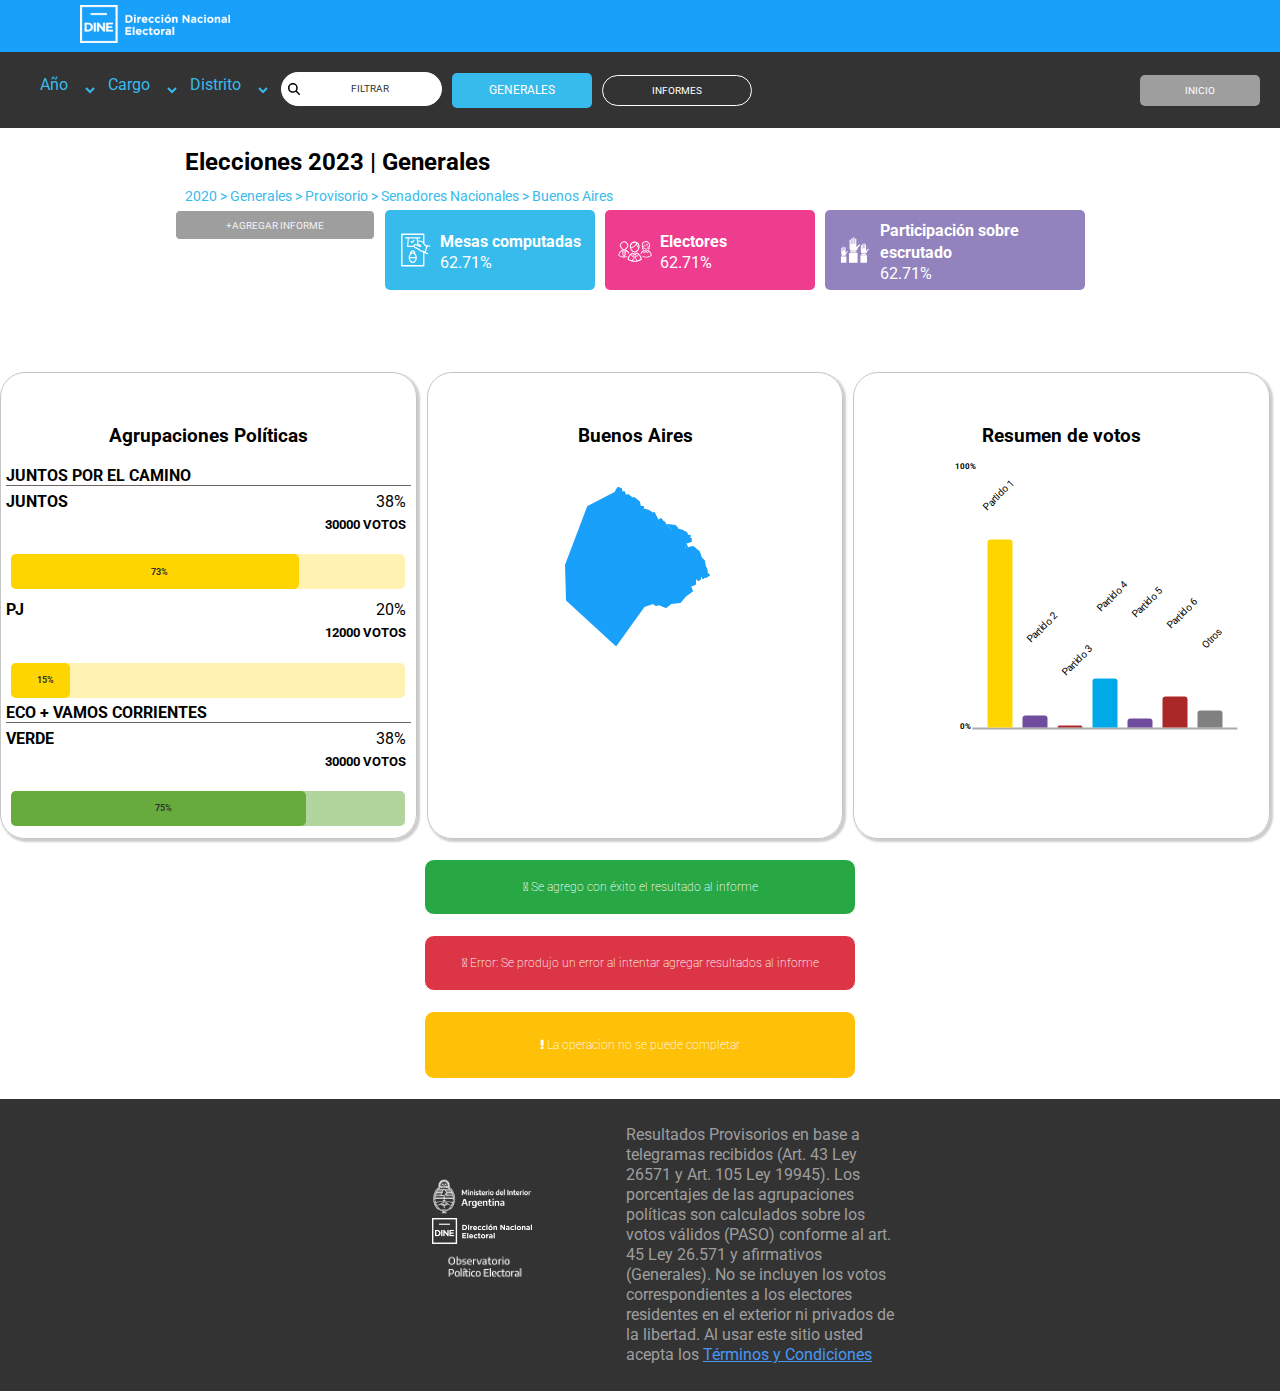
==== generales.html @ 6fac0d6b "generales" ====
<!DOCTYPE html>
<html lang="es">

<head>
    <meta charset="UTF-8" />
    <meta name="viewport" content="width=device-width, initial-scale=1.0" />
    <title>Sistema de Publicación de Resultados Electorales</title>
    <link rel="stylesheet" href="https://cdnjs.cloudflare.com/ajax/libs/font-awesome/4.7.0/css/font-awesome.min.css">
    <link rel="shortcut icon" type="image/png" href="img/icons/favicon-16x16.png">
    <!-- Estilos CSS -->
    <link rel="stylesheet" href="css/common.css" />
    <link rel="stylesheet" href="css/pages/generales.css">

</head>

<body>
    <header>
        <!--Barra de logo portal-->
        <div class="header-page">
            <a href="index.html">
                <img src="img/Logo_DINE_negativo.png" alt="logo" class="logo">
            </a>
        </div>
        <!--Barra de menú principal-->
        <div class="submenu">
                <ul>
                    <div class="left">
                        <li>
                            <label for="year">Año</label>
                            <select name="año" id="year" name="year">
                                <!-- <option value="1">2023</option>
                                <option value="2">2022</option>
                                <option value="3">2021</option>
                                <option value="4">2020</option> -->
                            </select>
                        </li>
                        <li>
                            <label for="cargo">Cargo</label>
                            <select name="cargo" id="cargo">
                                <!-- <option value="1">Presidente</option>
                                <option value="2">Vicepresidente</option>
                                <option value="3">Diputado</option>
                                <option value="4">Senador</option> -->
                            </select>

                        </li>
                        <li>
                            <label for="provincias">Distrito</label>
                            <select id="provincias" name="provincias">
                                <!-- <option value="1">Buenos Aires</option>
                                <option value="2">Ciudad Autónoma de Buenos Aires</option>
                                <option value="3">Catamarca</option>
                                <option value="4">Chaco</option>
                                <option value="5">Chubut</option>
                                <option value="6">Córdoba</option>
                                <option value="7">Corrientes</option>
                                <option value="8">Entre Ríos</option>
                                <option value="9">Formosa</option>
                                <option value="10">Jujuy</option>http://127.0.0.1:5500/paso.html
                                <option value="11">La Pampa</option>
                                <option value="12">La Rioja</option>
                                <option value="13">Mendoza</option>
                                <option value="14">Misiones</option>
                                <option value="15">Neuquén</option>
                                <option value="16">Río Negro</option>
                                <option value="17">Salta</option>
                                <option value="18">San Juan</option>
                                <option value="19">San Luis</option>
                                <option value="20">Santa Cruz</option>
                                <option value="21">Santa Fe</option>
                                <option value="22">Santiago del Estero</option>
                                <option value="23">Tierra del Fuego, Antártida e Islas del Atlántico Sur</option>
                                <option value="24">Tucumán</option> -->
                            </select>
                        </li>

                        <li class="filtrar"><svg xmlns="http://www.w3.org/2000/svg" viewBox="0 0 512 512" style="width: 12px">
                            <path
                                d="M416 208c0 45.9-14.9 88.3-40 122.7L502.6 457.4c12.5 12.5 12.5 32.8 0 45.3s-32.8 12.5-45.3 0L330.7 376c-34.4 25.2-76.8 40-122.7 40C93.1 416 0 322.9 0 208S93.1 0 208 0S416 93.1 416 208zM208 352a144 144 0 1 0 0-288 144 144 0 1 0 0 288z" />
                        </svg><p>Filtrar</p></li>
                        <li class="activeGenerales"><a href="generales.html">Generales</a></li>
                        <li><a class="active" href="informes.html" class="active">Informes</a></li>
                    </div>
                </ul>

                <div class="right">
                    <li class="inicio"><a href="index.html">Inicio</a></li>
                </div>
                    
            
        </div>
    </header>
    <!-- Contenido principal de la página -->
    <main>
        <section id="sec-titulo">
            <!--Seccion para agregar una palicula favorita por codigo-->
            <div class="elecciones">
                <h2>Elecciones 2023 | Generales</h2>
                <p class="texto-path">2020 > Generales > Provisorio > Senadores Nacionales > Buenos Aires</p>
            </div>

            <div class="container">
                <button>+Agregar informe</button>


                <div class="mesas">
                    <svg version="1.1" id="Capa_1" xmlns="http://www.w3.org/2000/svg"
                        xmlns:xlink="http://www.w3.org/1999/xlink" x="0px" y="0px" width="841.889px" height="595.281px"
                        viewBox="0 0 841.889 595.281" enable-background="new 0 0 841.889 595.281" xml:space="preserve"
                        class="v-icon__component theme--light" style="font-size: 50px; height: 50px; width: 50px;">
                        <g>
                            <path fill="#FFFFFF"
                                d="M671.434,227.503l-43.614-14.145c-2.358-1.179-4.716-1.179-8.252,1.179
                                                        c-2.357,1.179-4.715,3.536-4.715,5.894l-1.179,3.536c-9.431-8.251-22.396-20.039-34.185-35.363V31.827
                                                        c0-7.072-5.894-11.788-11.788-11.788H198.746c-7.073,0-11.788,5.895-11.788,11.788v530.448c0,7.072,4.715,11.787,11.788,11.787
                                                        h368.955c7.073,0,11.788-4.715,11.788-11.787V348.917c1.179,2.357,3.536,3.536,4.715,4.716l44.794,14.145c1.179,0,2.357,0,3.536,0
                                                        c4.715,0,8.251-2.357,9.43-7.072s-1.179-10.609-5.894-12.967l0,0l-34.185-11.787l30.648-102.554l34.185,10.608l0,0
                                                        c4.715,1.179,10.608-1.179,12.966-7.072C679.685,234.576,676.149,228.682,671.434,227.503z M555.914,550.487H210.533V43.615
                                                        h345.381v113.162c-29.47-25.934-77.799-21.218-83.693-20.039l-3.536-34.185h35.363c5.894,0,10.609-4.715,10.609-10.609
                                                        c0-5.894-4.716-10.608-10.609-10.608H262.4c-4.715,2.357-9.43,7.072-9.43,12.966c0,5.895,4.715,10.609,10.608,10.609h35.363
                                                        l-11.787,132.022c0,2.357,1.179,5.894,2.357,8.251c2.357,2.358,4.715,3.537,7.072,3.537h103.731
                                                        c5.895,9.43,15.324,12.966,16.503,14.145c0,0,29.47,15.324,51.866,24.755c12.967,5.894,15.324,9.43,20.039,14.145
                                                        c2.357,3.537,5.894,7.073,10.609,10.609c14.146,12.967,34.185,14.146,40.078,15.324l17.682,4.715L555.914,550.487z
                                                        M456.897,203.927l-8.251-3.536c-1.179-1.179-17.682-8.251-31.827-3.536c-8.251,2.357-14.145,8.251-18.86,17.682
                                                        c-2.357,4.715-3.536,8.251-3.536,12.967h-87.229l10.608-122.593h130.844L456.897,203.927z M585.383,319.448l-42.436-11.788
                                                        c-1.179,0-2.357,0-3.536,0c0,0-17.682,0-28.291-9.431c-3.536-3.536-5.894-7.072-8.251-9.43
                                                        c-5.894-7.073-11.788-12.967-27.112-20.039c-22.396-9.431-50.687-24.755-51.865-24.755c0,0-7.073-3.536-9.431-9.43
                                                        c-1.179-3.536-1.179-7.072,1.179-10.609c2.357-4.715,4.716-5.894,7.073-7.072c5.894-2.357,14.145,1.179,17.682,2.357l62.475,25.933
                                                        c4.715,1.18,15.324,4.716,22.396-2.357c4.715-4.715,3.536-11.787-2.357-21.218c-10.609-16.503-29.469-20.039-37.721-20.039
                                                        c-1.179,0-2.357,0-2.357,0c-1.179,0-2.357,0-3.536,0l0,0l-4.716-36.542l-1.179-8.251c0,0,0,0,1.179,0
                                                        c0,0,56.581-8.252,76.621,24.754c15.323,25.933,38.899,50.688,56.58,62.475L585.383,319.448z">
                            </path>
                            <path fill="#FFFFFF" d="M368.49,179.174c2.357,1.179,3.536,2.357,5.894,2.357l0,0l0,0c3.536,0,5.895-1.179,8.252-3.536
                                                        l29.469-35.363c3.536-4.715,2.357-10.609-1.179-14.146c-2.357-1.179-4.715-2.357-7.072-2.357c-2.358,0-4.716,1.179-7.073,3.536
                                                        l-12.966,15.324l-9.431,11.788l-5.894-4.716l-4.715-3.536c-4.716-3.536-10.609-2.357-14.146,2.357
                                                        c-3.536,4.716-2.357,10.609,2.357,14.146L368.49,179.174z">
                            </path>
                            <path fill="#FFFFFF"
                                d="M427.428,359.526c0-2.357,0-3.536,0-5.894c0,0,0,0,0-1.18l0,0l0,0c0-28.29-20.039-50.688-44.793-50.688
                                                        c-24.755,0-44.794,22.397-44.794,50.688l0,0l0,0c0,2.358,0,4.716,0,7.073c-14.145,16.503-23.575,40.078-23.575,67.189l0,0l0,0
                                                        c0,48.33,30.648,88.408,68.369,88.408c37.72,0,68.368-40.078,68.368-88.408l0,0l0,0
                                                        C451.003,399.604,441.573,376.029,427.428,359.526z M382.635,495.085c-23.576,0-43.615-25.933-47.151-57.76h94.302
                                                        C427.428,469.152,407.389,495.085,382.635,495.085z M406.21,344.202c-7.073-3.536-15.324-5.894-23.575-5.894
                                                        c-8.252,0-16.503,2.357-23.576,5.894c3.537-12.967,12.967-21.218,23.576-21.218C394.422,321.805,403.853,331.235,406.21,344.202z
                                                        M382.635,358.347c23.575,0,43.614,24.754,47.15,57.76h-94.302C339.02,383.101,359.059,358.347,382.635,358.347z">
                            </path>
                        </g>
                    </svg>
                    <div class="texto-tarjetas">
                        <h4>Mesas computadas</h4>
                        <p>62.71%</p>
                    </div>
                </div>
                <div class="electores">
                    <svg version="1.1" id="Layer_1" xmlns="http://www.w3.org/2000/svg"
                        xmlns:xlink="http://www.w3.org/1999/xlink" x="0px" y="0px" width="841.889px" height="595.281px"
                        viewBox="0 0 841.889 595.281" enable-background="new 0 0 841.889 595.281" xml:space="preserve"
                        class="v-icon__component theme--light" style="font-size: 50px; height: 50px; width: 50px;">
                        <title>comunidad</title>
                        <path fill="#FFFFFF"
                            d="M462.824,342.115h-0.59c-3.125-1.252-6.67-0.854-9.438,1.062c-10.771,7.341-23.424,11.436-36.453,11.797
                                                        c-13.2-0.436-26.022-4.519-37.043-11.797c-2.89-1.642-6.43-1.642-9.319,0c-54.148,26.779-76.682,98.859-71.845,112.897
                                                        c0.632,1.725,1.735,3.237,3.186,4.365c34.136,22.816,73.983,35.608,115.021,36.925c41.28-0.521,81.446-13.472,115.257-37.161
                                                        c1.454-1.173,2.557-2.724,3.186-4.482C539.387,440.739,516.973,368.659,462.824,342.115z M458.813,359.693
                                                        c5.067,2.88,9.848,6.237,14.275,10.027l-21.707,27.016l-21.353-26.426c10.135-1.979,19.866-5.647,28.784-10.854V359.693z
                                                        M434.039,395.084l-17.342,20.999c0,0,0,0.59,0,0.826c0,0.235,0,0,0-0.826l-17.224-20.999l17.578-21.471L434.039,395.084z
                                                        M373.992,359.693c8.952,5.199,18.728,8.83,28.902,10.735l-21.588,26.308l-22.061-27.252c4.616-3.762,9.55-7.117,14.746-10.027
                                                        V359.693z M315.007,447.464c5.307-26.169,17.715-50.372,35.863-69.957l25.6,32.088c1.272,1.329,3,2.13,4.837,2.241
                                                        c1.824-0.022,3.548-0.841,4.719-2.241l4.837-5.898l12.977,15.69l-31.853,52.497c-20.349-4.863-39.705-13.204-57.216-24.656
                                                        L315.007,447.464z M416.579,478.725c-10.703-0.196-21.366-1.381-31.852-3.539l31.852-52.143l32.088,52.496
                                                        c-10.662,1.965-21.481,2.952-32.323,2.95L416.579,478.725z M461.29,472.709l-32.441-52.851l12.977-15.69l4.955,5.898
                                                        c1.138,1.441,2.883,2.27,4.719,2.242l0,0c1.824-0.023,3.548-0.842,4.719-2.242l25.718-32.56
                                                        c18.07,19.442,30.544,43.411,36.099,69.367c-17.312,11.868-36.609,20.539-56.979,25.6L461.29,472.709z">
                        </path>
                        <path fill="#FFFFFF" d="M416.462,340.935c45.3,0,81.753-54.856,81.753-100.157c1.717-45.184-33.521-83.204-78.705-84.92
                                                        s-83.204,33.521-84.92,78.706c-0.078,2.07-0.078,4.144,0,6.214C334.59,286.079,371.043,340.935,416.462,340.935z M480.756,240.778
                                                        c0,1.298,0,2.596,0,3.894c-18.168-6.606-25.364-40.229-27.842-56.98C470.381,199.714,480.797,219.574,480.756,240.778z
                                                        M352.05,240.778c0.387-35.316,29.094-63.76,64.412-63.822c7.58,0.036,15.093,1.435,22.178,4.129
                                                        c-5.771,25.088-21.943,46.535-44.475,58.985c-12.627,7.394-27.523,9.911-41.88,7.079C352.168,244.553,352.05,242.666,352.05,240.778
                                                        z M362.549,260.244c13.056-0.269,25.851-3.71,37.278-10.028c19.154-10.271,34.437-26.506,43.531-46.244
                                                        c4.719,20.645,14.864,47.188,35.392,53.087c-6.96,32.56-33.268,66.418-62.406,66.418s-54.03-32.089-61.816-63.94
                                                        C357.182,259.952,359.863,260.188,362.549,260.244z"></path>
                        <path fill="#FFFFFF"
                            d="M542.454,249.036l0.944,3.186c0.522,1.727,0.839,3.508,0.943,5.309l0,0c-0.551,1.18-1.966,3.657-4.247,7.433
                                                        l-1.062,1.77c-1.563,2.695-1.181,6.096,0.943,8.376c6.438,6.525,14.637,11.034,23.595,12.977c0.584,0.114,1.185,0.114,1.77,0
                                                        c3.892,0.367,7.345-2.489,7.713-6.381c0.352-3.722-2.251-7.075-5.943-7.658c-4.577-1.021-8.934-2.859-12.859-5.427
                                                        c1.602-2.582,2.87-5.356,3.775-8.258c0.116-1.177,0.116-2.362,0-3.539c-0.062-3.077-0.537-6.133-1.416-9.083l-0.943-3.422
                                                        c0-1.298-0.826-2.595-1.18-3.893v-1.18c-3.318-7.425-5.047-15.462-5.073-23.595c0.729-30.418,25.977-54.486,56.395-53.759
                                                        s54.486,25.977,53.759,56.395c-0.187,7.795-2.025,15.461-5.395,22.492l-2.124,7.433c-0.941,3.021-1.457,6.157-1.533,9.319
                                                        c-0.116,1.177-0.116,2.362,0,3.539c-0.056,0.352-0.056,0.71,0,1.062c0.976,2.515,2.201,4.926,3.657,7.196
                                                        c-2.936,1.979-6.159,3.49-9.556,4.483c-3.891,0.815-6.383,4.629-5.567,8.52c0.815,3.89,4.63,6.382,8.52,5.566
                                                        c0.443-0.093,0.877-0.228,1.294-0.401c7.512-2.082,14.32-6.159,19.701-11.797c2.093-2.286,2.518-5.642,1.062-8.376l-1.062-1.77
                                                        c-0.943-1.534-3.421-5.663-4.246-7.314v-0.59c0.017-1.81,0.336-3.604,0.943-5.309c0.59-2.478,1.298-4.837,1.77-6.371
                                                        c15.945-34.834,0.633-75.999-34.201-91.944s-75.999-0.633-91.944,34.201c-8.279,18.087-8.396,38.857-0.319,57.036L542.454,249.036z">
                        </path>
                        <path fill="#FFFFFF" d="M642.375,297.64c-2.532-1.03-5.412-0.72-7.668,0.825c-8.872,5.963-19.276,9.24-29.965,9.438
                                                        c-10.801-0.386-21.289-3.732-30.318-9.674c-2.138-1.544-4.956-1.771-7.313-0.59l0,0c-23.636,13.269-41.938,34.323-51.789,59.575
                                                        c3.657,4.247,7.078,8.612,10.263,12.977c5.804-16.099,14.791-30.863,26.426-43.413l24.42,27.134
                                                        c0.923,1.054,2.257,1.656,3.657,1.651l0,0c1.508-0.124,2.886-0.899,3.775-2.124l20.526-29.729l20.881,30.201
                                                        c0.928,1.18,2.285,1.943,3.775,2.123l0,0c1.43-0.02,2.79-0.615,3.774-1.651l24.893-27.134c15.105,16.03,25.513,35.905,30.082,57.452
                                                        c-24.783,16.33-53.728,25.214-83.405,25.6c-22.516-0.792-44.649-6.045-65.12-15.454c3.217,5.863,6.131,11.888,8.73,18.05
                                                        c18.353,6.987,37.713,10.971,57.334,11.797c33.779-0.463,66.647-11.022,94.376-30.318c1.199-0.993,2.098-2.301,2.596-3.775
                                                        C705.608,378.923,687.204,319.819,642.375,297.64z M579.615,342.705l-20.881-22.65c3.726-2.86,7.67-5.425,11.797-7.668
                                                        c7.562,4.349,15.827,7.343,24.42,8.848L579.615,342.705z M629.989,342.705l-14.864-21.353c8.595-1.564,16.855-4.598,24.42-8.966
                                                        c4.164,2.182,8.113,4.749,11.797,7.668L629.989,342.705z"></path>
                        <path fill="#FFFFFF"
                            d="M628.337,190.877c-1.385-2.284-4.359-3.014-6.644-1.628c-1.115,0.676-1.91,1.773-2.204,3.044
                                                        c-6.253,27.959-24.774,29.492-39.639,30.79c-8.729,0.708-18.639,1.651-18.639,11.207c0,24.185,19.465,53.323,43.53,53.323
                                                        c24.066,0,43.649-29.139,43.649-53.323C643.531,219.045,636.794,204.462,628.337,190.877z M604.743,278.057
                                                        c-17.932,0-33.976-24.42-34.094-43.649c3.214-1.169,6.607-1.768,10.027-1.77c13.213-1.18,34.447-2.949,44.711-27.251
                                                        c5.456,9.175,9.925,18.903,13.331,29.021C638.719,253.637,622.792,278.057,604.743,278.057z">
                        </path>
                        <path fill="#FFFFFF" d="M313.709,362.996c3.304-4.011,6.843-7.903,10.5-11.797c-10.078-22.699-27.316-41.47-49.076-53.44l0,0
                                                        c-2.572-1.03-5.487-0.721-7.786,0.825c-8.815,5.99-19.19,9.271-29.847,9.438c-10.771-0.347-21.232-3.697-30.2-9.674
                                                        c-2.422-1.345-5.365-1.345-7.786,0c-44.476,22.061-62.879,81.046-58.985,92.606c0.544,1.449,1.483,2.717,2.713,3.657
                                                        c28.015,18.697,60.712,29.161,94.377,30.201c16.017-0.268,31.911-2.851,47.188-7.669c1.908-5.903,4.153-11.693,6.724-17.341
                                                        c-14.479,5.61-29.701,9.067-45.183,10.263l25.01-51.553c1.152-2.354,0.273-5.196-2.005-6.488l-10.146-5.898l21.234-27.605
                                                        C295.008,330.396,306.432,345.669,313.709,362.996z M153.741,384.349c5.684-25.848,19.895-49.032,40.346-65.828l21.234,27.487
                                                        l-10.146,5.898c-2.234,1.332-3.06,4.165-1.887,6.488l24.892,51.554C201.697,407.4,176.191,398.629,153.741,384.349z
                                                        M232.192,396.146l-18.285-37.751l10.971-6.488c1.257-0.7,2.157-1.9,2.478-3.304c0.226-1.408-0.114-2.85-0.943-4.011l-24.303-32.088
                                                        l0,0c9.059,5.185,19.108,8.401,29.493,9.438c0.472,22.65,0.708,55.564,0.59,73.731V396.146z M247.764,344.593
                                                        c-1.677,2.163-1.283,5.275,0.879,6.952c0.171,0.132,0.35,0.253,0.536,0.362l10.972,6.488l-17.932,38.341c0-12.505,0-35.392,0-74.204
                                                        c10.56-1.072,20.771-4.369,29.965-9.673l0,0L247.764,344.593z">
                        </path>
                        <path fill="#FFFFFF"
                            d="M180.521,255.171c5.19,10.382,23.594,41.525,56.743,41.525c33.15,0,51.554-31.144,56.744-41.525
                                                        c7.55-3.822,12.906-10.921,14.511-19.229c4.03-10.152,3.024-21.612-2.714-30.908c-1.321-1.697-2.869-3.205-4.601-4.482
                                                        c-9.042-35.281-44.972-56.552-80.253-47.51c-23.321,5.977-41.532,24.188-47.509,47.51c-1.962,1.255-3.68,2.854-5.073,4.719
                                                        c-5.66,9.234-6.664,20.588-2.713,30.672C167.249,244.36,172.775,251.508,180.521,255.171z M180.521,214.235
                                                        c1.003-1.31,2.491-2.16,4.129-2.359l0,0c0.77,0.139,1.506-0.372,1.645-1.142c0.003-0.013,0.005-0.025,0.007-0.038
                                                        c3.3-27.756,28.475-47.581,56.23-44.281c23.217,2.76,41.521,21.064,44.28,44.281c0.178,0.805,0.959,1.325,1.77,1.18
                                                        c1.693,0.124,3.247,0.987,4.247,2.359c1.651,2.241,3.067,7.078,0,17.342c-1.415,4.954-4.247,10.735-8.848,9.438
                                                        c-0.716-0.241-1.494,0.122-1.77,0.825c-7.668,19.584-24.892,39.284-45.772,39.284s-38.223-19.818-45.891-39.52
                                                        c-0.238-0.571-0.797-0.944-1.416-0.944l0,0c-4.601,1.534-7.55-4.364-8.966-9.319c-2.595-10.027-1.18-14.864,0.473-17.105H180.521z">
                        </path>
                    </svg>
                    <div class="texto-tarjetas">
                        <h4>Electores</h4>
                        <p>62.71%</p>
                    </div>
                </div>
                <div class="participacion">
                    <svg version="1.1" id="Layer_1" xmlns="http://www.w3.org/2000/svg"
                        xmlns:xlink="http://www.w3.org/1999/xlink" x="0px" y="0px" width="841.889px" height="595.281px"
                        viewBox="0 0 841.889 595.281" enable-background="new 0 0 841.889 595.281" xml:space="preserve"
                        class="v-icon__component theme--light" style="font-size: 50px; height: 50px; width: 50px;">
                        <title>participacion</title>
                        <path fill="#FFFFFF"
                            d="M508.832,212.347c-2.05-2.229-4.488-4.068-7.195-5.427c-2.793-1.033-5.824-1.238-8.73-0.59
                c-1.705,0.26-3.37,0.735-4.955,1.416c-10.957,5.935-20.277,14.485-27.133,24.892c-4.26,6.344-10.35,11.24-17.46,14.038V116.909
                c1.236-5.799-2.462-11.501-8.261-12.737s-11.502,2.462-12.737,8.261c-0.315,1.476-0.315,3.001,0,4.477v70.782
                c0,2.802-2.271,5.073-5.073,5.073s-5.072-2.271-5.072-5.073V97.326c0.751-6.472-3.886-12.327-10.357-13.079
                c-0.048-0.006-0.095-0.011-0.143-0.016c-6.479,0.673-11.188,6.473-10.515,12.953c0.005,0.047,0.011,0.095,0.016,0.142v90.247
                c0,2.802-2.271,5.073-5.072,5.073c-2.802,0-5.073-2.271-5.073-5.073v-80.81c0.771-6.364-3.682-12.18-10.027-13.095
                c-6.48,0.673-11.188,6.473-10.515,12.953c0.005,0.047,0.01,0.095,0.016,0.142v90.365c0,2.802-2.271,5.073-5.073,5.073
                s-5.072-2.271-5.072-5.073v-61.816c0.751-6.472-3.886-12.327-10.357-13.079c-0.048-0.005-0.095-0.011-0.143-0.016
                c-6.48,0.674-11.188,6.473-10.515,12.953c0.005,0.047,0.01,0.095,0.016,0.142v128.234c-1.572,18.48,6.725,36.419,21.824,47.188
                h81.636c11.325-6.8,20.806-16.28,27.605-27.605c2.595-4.837,4.837-9.319,7.078-13.566c6.687-16.377,16.459-31.315,28.785-44.003
                c3.446-2.846,7.115-5.409,10.971-7.668c1.093-0.64,1.863-1.711,2.123-2.949C509.631,214.033,509.414,213.078,508.832,212.347z">
                        </path>
                        <path fill="#FFFFFF" d="M328.573,348.25h127.645c4.495,0,8.14,3.645,8.14,8.14l0,0v154.66l0,0H320.552l0,0V356.272
                C320.615,351.868,324.17,348.313,328.573,348.25z"></path>
                        <rect x="339.073" y="317.695" fill="#FFFFFF" width="108.061" height="22.533"></rect>
                        <path fill="#FFFFFF" d="M657.24,282.422c-1.578-1.706-3.458-3.105-5.544-4.129c-2.162-0.592-4.444-0.592-6.606,0
                c-1.346,0.213-2.655,0.61-3.894,1.18c-8.328,4.552-15.416,11.073-20.645,18.993c-3.306,4.799-7.938,8.529-13.331,10.736v-99.804
                c1.083-4.431-1.632-8.899-6.062-9.982c-4.431-1.082-8.899,1.632-9.982,6.062c-0.314,1.288-0.314,2.632,0,3.92V263.9
                c0.207,2.307-1.473,4.354-3.774,4.602c-2.343-0.122-4.143-2.12-4.021-4.462c0.002-0.047,0.005-0.093,0.009-0.14v-69.484
                c1.083-4.431-1.632-8.899-6.062-9.981c-4.431-1.083-8.899,1.631-9.982,6.062c-0.314,1.288-0.314,2.632,0,3.92v69.013
                c0.373,2.117-1.041,4.137-3.159,4.51c-2.117,0.372-4.136-1.042-4.509-3.159c-0.078-0.447-0.078-0.904,0-1.351v-61.816
                c0.939-4.463-1.918-8.843-6.381-9.781c-4.463-0.939-8.842,1.917-9.781,6.381c-0.235,1.121-0.235,2.279,0,3.4v69.721
                c0.737,2.02-0.303,4.255-2.322,4.992c-2.02,0.736-4.254-0.303-4.991-2.322c-0.315-0.862-0.315-1.808,0-2.67v-47.188
                c0.938-4.463-1.918-8.842-6.381-9.781s-8.843,1.918-9.781,6.381c-0.236,1.121-0.236,2.279,0,3.4v98.152
                c-1.186,13.88,4.937,27.377,16.162,35.627h62.524c8.877-5.241,16.299-12.623,21.588-21.471l5.309-10.382
                c5.146-12.51,12.633-23.922,22.061-33.622c2.67-2.135,5.467-4.104,8.376-5.898c0.834-0.489,1.431-1.3,1.652-2.241
                C657.869,283.641,657.694,282.938,657.24,282.422z"></path>
                        <path fill="#FFFFFF" d="M519.332,386.472h97.68c3.453,0,6.252,2.799,6.252,6.252v117.971l0,0H512.608l0,0V392.724
                c-0.01-3.453,2.781-6.26,6.234-6.27C519.006,386.454,519.169,386.46,519.332,386.472z">
                        </path>
                        <rect x="527.354" y="363.114" fill="#FFFFFF" width="82.698" height="17.224"></rect>
                        <path fill="#FFFFFF" d="M304.508,320.173c-1.309-1.415-2.869-2.575-4.602-3.421c-1.851-0.524-3.812-0.524-5.662,0l-3.186,0.943
                c-6.955,3.823-12.869,9.291-17.224,15.927c-2.748,4.048-6.654,7.173-11.207,8.966v-83.76c0.419-4.117-2.505-7.824-6.606-8.376
                c-4.149,0.493-7.14,4.218-6.725,8.376v45.536c0.135,1.95-1.337,3.641-3.287,3.774c-0.005,0.001-0.011,0.001-0.016,0.001
                c-1.909-0.187-3.322-1.861-3.186-3.775v-57.688c0.352-4.139-2.607-7.824-6.725-8.376c-4.116,0.552-7.075,4.237-6.724,8.376v57.688
                c0.343,1.792-0.831,3.523-2.623,3.866c-1.792,0.344-3.522-0.831-3.865-2.623c-0.079-0.41-0.079-0.832,0-1.243v-51.671
                c0.412-4.134-2.593-7.824-6.725-8.258c-4.1,0.493-7.071,4.144-6.725,8.258v57.688c0.001,1.759-1.425,3.186-3.184,3.187
                s-3.186-1.425-3.187-3.184c0-0.001,0-0.002,0-0.003v-39.049c0.352-4.139-2.607-7.824-6.725-8.376
                c-4.149,0.493-7.139,4.218-6.725,8.376v82.58c-1.079,11.861,4.222,23.405,13.921,30.318h52.144
                c7.469-4.531,13.645-10.91,17.931-18.521l4.483-8.612c4.286-10.447,10.533-19.979,18.403-28.077c2.212-1.854,4.58-3.511,7.078-4.954
                c0.715-0.38,1.199-1.085,1.298-1.888C305.219,321.508,305.073,320.68,304.508,320.173z">
                        </path>
                        <path fill="#FFFFFF" d="M189.368,406.999h81.518c2.867,0,5.19,2.324,5.19,5.191v98.859l0,0h-91.898l0,0V412.19
                C184.178,409.323,186.501,406.999,189.368,406.999z"></path>
                        <rect x="195.975" y="387.534" fill="#FFFFFF" width="69.013" height="14.393"></rect>
                    </svg>
                    <div class="texto-tarjetas">
                        <h4>Participación sobre</h4>
                        <h4>escrutado</h4>
                        <p>62.71%</p>
                    </div>
                </div>

            </div>
            <p>Párrafo o subtítulo</p>
            <div class="tarjetas">

                <div class="tarjeta">
                    <h3>Agrupaciones Políticas</h3>
                    <h4>JUNTOS POR EL CAMINO</h4>
                    <div class="partidopolitico">
                        <div class="partidopoliticoleft">
                            <p><b>JUNTOS</b></p>
                        </div>
                        <div class="partidopoliticoright">
                            <p>38%</p>
                        </div>
                    </div>
                        <h5> 30000 VOTOS</h5>
                    <div class="progress" style="background: var(--grafica-amarillo-claro);">
                        <div class="progress-bar" style="width:73%; background: var(--grafica-amarillo);">
                            <span class="progress-bar-text">73%</span>
                        </div>
                    </div>
                    <div class="partidopolitico">
                        <div class="partidopoliticoleft">
                            <p><b>PJ</b></p>
                        </div>
                        <div class="partidopoliticoright">
                            <p>20%</p>
                        </div>
                    </div>
                        <h5> 12000 VOTOS</h5>
                    <div class="progress" style="background: var(--grafica-amarillo-claro);">
                        <div class="progress-bar" style="width:15%; background: var(--grafica-amarillo);">
                            <span class="progress-bar-text">15%</span>
                        </div>
                    </div>
                    <h4>ECO + VAMOS CORRIENTES</h4>
                    <div class="partidopolitico">
                        <div class="partidopoliticoleft">
                            <p><b>VERDE</b></p>
                        </div>
                        <div class="partidopoliticoright">
                            <p>38%</p>
                        </div>
                    </div>
                        <h5> 30000 VOTOS</h5>
                    <div class="progress" style="background: var(--grafica-verde-claro);">
                        <div class="progress-bar" style="width:75%; background: var(--grafica-verde);">
                            <span class="progress-bar-text">75%</span>
                        </div>
                    </div>
                    <br>
                    <h4>ECO </h4>
                    <div class="progress" style="background: var(--grafica-verde-claro);">
                        <div class="progress-bar" style="width:35%; background: var(--grafica-verde);">
                            <span class="progress-bar-text">35%</span>
                        </div>
                    </div>
                </div>

                <div class="tarjeta">
                    <h3>Buenos Aires</h3>
                    <div class="provincia">
                        <svg><path class="leaflet-interactive" stroke="#18a0fb" stroke-opacity="1" stroke-width="2" stroke-linecap="round" stroke-linejoin="round" fill="#18a0fb" fill-opacity="1" fill-rule="evenodd" d="M182 61L179 56L176 58L178 56L176 53L173 55L169 47L168 48L164 45L157 43L158 41L155 41L154 36L149 32L148 33L143 29L142 30L145 32L140 29L138 32L137 30L140 29L139 26L137 28L136 23L133 22L130 27L103 41L81 99L82 134L131 179L159 140L168 137L171 139L174 138L181 141L186 137L195 136L200 130L207 125L205 120L210 118L210 112L205 107L210 110L213 114L215 113L215 110L217 110L218 112L219 111L217 109L221 111L224 109L220 106L222 106L221 102L218 102L216 104L215 103L217 102L212 102L220 101L219 95L216 92L214 86L208 81L200 83L199 80L201 79L202 81L200 77L206 75L203 75L203 73L206 73L201 71L205 70L199 69L198 68L202 68L200 66L195 67L194 66L198 65L188 62L192 62L190 60L183 59L189 64L187 65z"></path></svg>
                    </div>
                </div>

                <div class="tarjeta grid">
                    <h3>Resumen de votos</h3>
                    <div class="layout">
                        <div class="chart-wrap horizontal">
                            <div class="grid">
                                <div class="bar" style="--bar-value:85%;" data-name="Partido 1" title="Your Blog 85%">
                                    <div class="bar" style="--bar-value:85%;--bar-color:var(--grafica-amarillo);" title="Partido 1 85%"></div>
                                </div>
                                <div class="bar" style="--bar-value:23%;" data-name="Partido 2" title="Medium 23%">
                                    <div class="bar" style="--bar-value:20%;--bar-color:var(--grafica-lila);"title="Partido 2 20%"></div>
                                </div>
                                <div class="bar" style="--bar-value:7%;" data-name="Partido 3" title="Tumblr 7%">
                                    <div class="bar" style="--bar-value:9%;--bar-color:var(--grafica-bordo);"title="Partido 3 9%"></div>
                                </div>
                                <div class="bar" style="--bar-value:38%;" data-name="Partido 4" title="Facebook 38%">
                                    <div class="bar" style="--bar-value:50%;--bar-color:var(--grafica-celeste);" title="Partido 4 50%"></div>
                                </div>
                                <div class="bar" style="--bar-value:35%;" data-name="Partido 5" title="YouTube 35%">
                                    <div class="bar" style="--bar-value:10%;--bar-color:var(--grafica-lila);" title="Partido 5 10%"></div>
                                </div>
                                <div class="bar" style="--bar-value:30%;" data-name="Partido 6" title="LinkedIn 30%">
                                    <div class="bar" style="--bar-value:40%;--bar-color:var(--grafica-bordo);" title="Partido 6 40%"></div>
                                </div>
                                <div class="bar" style="--bar-value:20%;" data-name="Otros" title="Other 20%">
                                    <div class="bar" style="--bar-value:32%;--bar-color:var(--grafica-gris);" title="Otros 32%"></div>
                                </div>
                            </div>
                        </div>
                    </div>
                </div>
            </div>
        </section>
        <section class="sec-messages">
            <div class="verde">
                <p><i class="fa-thumbs-up"></i> Se agrego con éxito el resultado al informe</p>
            </div>
            <div class="rojo">
                <p><i class="fas fa-exclamation-triangle"></i> Error: Se produjo un error al intentar agregar resultados al informe</p>
            </div>
            <div class="amarillo">
                <p><i class="fa fa-exclamation"></i> La operacion no se puede completar</p>
            </div>
        </section>
        </section>
    </main>
    <!--Pie de página-->
    <footer>
        <div class="foot">
            <div class="footer_imagen">
                <img src="img/icons/Ministerio-del-Interior_pluma.1ab9a7a7.png" alt="pluma">
                <img src="img/icons/Logo_DINE_negativo.a88f983e.png" alt="logodine">
                <img src="img/icons/logos_001-10.4430c8d5.png" alt="logo">
            </div>
            <div class="footer_p">
                <p>Resultados Provisorios en base a telegramas recibidos (Art. 43 Ley 26571 y Art. 105 Ley 19945). Los
                    porcentajes de las agrupaciones políticas son calculados sobre los votos válidos (PASO) conforme al
                    art.
                    45 Ley 26.571 y afirmativos (Generales). No se incluyen los votos correspondientes a los electores
                    residentes en el exterior ni privados de la libertad. Al usar este sitio usted acepta los <a
                        href="terminoscondiciones.html">Términos y
                        Condiciones</a></p>
            </div>
        </div>
    </footer>
</body>
---- css/common.css ----
@import url('https://fonts.googleapis.com/css?family=Roboto:100,300,400,500,700,900');

:root {
  --magenta: #ee3d8f;
  --celeste: #37bbed;
  --morado: #9283be;
  --gris-claro: #9e9e9e;
  --titulos: #333;
  --textos: #333;
  --fondo-pantalla: rgb(235, 245, 251);
  --fondo-Cabecera: #18a0fb;
  --fondo-Footer: #333;
  --fondo-Menu: #333;
  --texto-footer: #9e9e9e;
  --titulo-Grilla: #727272;
  --borde-inferior-Grilla: #727272;
  --borde-Grilla: #c5c5c5;
  --grafica-amarillo: rgb(252, 210, 0);
  --grafica-amarillo-claro: rgba(252, 210, 0, 0.3);
  --grafica-celeste: rgb(0, 169, 232);
  --grafica-celeste-claro: rgba(0, 169, 232, 0.3);
  --grafica-bordo: rgb(171, 40, 40);
  --grafica-bordo-claro: rgba(171, 40, 40, 0.3);
  --grafica-lila: rgb(112, 76, 159);
  --grafica-lila-claro: rgba(112, 76, 159, 0.5);
  --grafica-lila2: rgb(77, 46, 110);
  --grafica-lila2-claro: rgba(77, 46, 110, 0.5);
  --grafica-gris: rgb(128, 128, 128);
  --grafica-gris-claro: rgb(128, 128, 128, 0.5);
  --grafica-verde: rgb(102, 171, 60);
  --grafica-verde-claro: rgba(102, 171, 60, 0.5);
  --mensaje-usuario-amarillo: #ffc107;
  --mensaje-usuario-verde: #28a745;
  --mensaje-usuario-rojo: #dc3545;
}
* {
  font-family: 'Roboto', sans-serif;
}

html {
  margin: 0;
  padding: 0;
  background-color: rgb(240, 240, 240); 
}

body{
  margin: 0;
  padding: 0;
  background-color: white;
}
.logo{
  width: 150px;
  padding: 5px;
  padding-left: 80px;
}

.header-page {
  padding: 0,5em;
  background-color: var(--fondo-Cabecera);
  width: 100%;
  margin: 0 auto auto auto;
}

ul {
  list-style-type: none;
}

footer{
  background-color: var(--fondo-Footer);
}

.footer_imagen > img {
  width: 100px;
  margin: auto 2px;
}

.footer_p > p {
  color: var(--texto-footer);
  max-width: 1500px;
  line-height: 20px;
}

p > a {
  color: rgb(72, 152, 243);
}

.foot {
  display: flex;
  align-items: center;
  margin: 0 20px;
  padding: 10px;
}

.footer_p{
  width: 70%;
  padding-right: 350px;
}

.footer_imagen{
  width: 50%;
  padding-left: 400px;
  padding-bottom: 20px;
}
---- css/pages/generales.css ----
:root {
    --magenta: #ee3d8f;
    --celeste: #37bbed;
    --morado: #9283be;
    --gris-claro: #9e9e9e;
    --titulos: #333;
    --textos: #333;
    --fondo-pantalla: rgb(235, 245, 251);
    --fondo-Cabecera: #18a0fb;
    --fondo-Footer: #333;
    --fondo-Menu: #333;
    --texto-footer: #9e9e9e;
    --titulo-Grilla: #727272;
    --borde-inferior-Grilla: #727272;
    --borde-Grilla: #c5c5c5;
    --grafica-amarillo: rgb(255, 213, 0);
    --grafica-amarillo-claro: rgba(255, 213, 4, 0.3);
    --grafica-celeste: rgb(0, 169, 232);
    --grafica-celeste-claro: rgba(0, 169, 232, 0.3);
    --grafica-bordo: rgb(171, 40, 40);
    --grafica-bordo-claro: rgba(171, 40, 40, 0.3);
    --grafica-lila: rgb(112, 76, 159);
    --grafica-lila-claro: rgba(112, 76, 159, 0.5);
    --grafica-lila2: rgb(77, 46, 110);
    --grafica-lila2-claro: rgba(77, 46, 110, 0.5);
    --grafica-gris: rgb(128, 128, 128);
    --grafica-gris-claro: rgb(128, 128, 128, 0.5);
    --grafica-verde: rgb(102, 171, 60);
    --grafica-verde-claro: rgba(102, 171, 60, 0.5);
    --mensaje-usuario-amarillo: #ffc107;
    --mensaje-usuario-verde: #28a745;
    --mensaje-usuario-rojo: #dc3545;
}

.container {
    display: flex;
    justify-content: center;
    height: 130px;
}

.container>button {
    background-color: var(--gris-claro);
    font-size: 10px;
    text-align: center;
    padding: 5px;
    border-radius: 5px;
    text-transform: uppercase;
    margin-right: 10px;
    width: 200px;
    height: 30px;
    color: rgba(255, 255, 255, 0.897);
    border: 1px solid white;
}

.container>button:hover {
    color: var(--textos);
}

.texto-path {
    font-size: 14px;
    font-family: 'Roboto' sans-serif;
    color: var(--celeste);
}

.mesas {
    background-color: var(--celeste);
    border-radius: 5px;
    padding: 5px;
    align-items: center;
    display: flex;
    width: 200px;
    height: 70px;
    margin-right: 10px;
}

.electores {
    background-color: var(--magenta);
    border-radius: 5px;
    padding: 5px;
    align-items: center;
    display: flex;
    width: 200px;
    height: 70px;
    margin-right: 10px;
}

.participacion {
    background-color: var(--morado);
    border-radius: 5px;
    padding: 5px;
    align-items: center;
    display: flex;
    width: 250px;
    height: 70px;
    margin-right: 20px;
}

.texto-tarjetas>h4,
p {
    color: white;
    align-items: center;
    line-height: 0%;
}

.participacion>h4,
p {
    color: white;
}

.electores>h4,
p {
    color: white;
}

.submenu {
    margin-right: 13px;
    background-color: var(--fondo-Menu);
    color: white;
    width: 100%;
    display: flex;
    justify-content: space-between;
    align-items: center;
}

.left {
    display: flex;
    align-items: center;
    width: 350px;
}

.left>li {
    margin-right: 10px;
}

.left>svg {
    margin: auto 10px;
}

.left>li,
label,
select {
    display: flex;
}

.right {
    display: flex;
}

.right>li>a {
    color: white;
    text-decoration: none;
}


.active {
    border: 1px solid white;
    color: white;
    padding: 9px;
    border-radius: 20px;
    text-decoration: none;
    align-items: center;
    text-transform: uppercase;
    font-size: 10px;
    width: 130px;
    text-align: center;
}

.filtrar {
    display: flex;
    border: 1px solid white;
    background-color: white;
    padding: 6px;
    border-radius: 20px;
    text-decoration: none;
    align-items: center;
    text-transform: uppercase;
    font-size: 10px;
    margin-top: 4px;
    margin-bottom: 6px;
}


.filtrar>p {
    color: var(--textos);
    font-size: 10px;
    margin-left: 5px;
    width: 130px;
    text-align: center;
}

.activeGenerales {
    background-color: var(--celeste);
    font-size: 12px;
    text-align: center;
    padding: 5px;
    border-radius: 5px;
    text-transform: uppercase;
    width: 130px;
    height: 20px;
    padding-top: 10px;
    color: rgba(255, 255, 255, 0.897);
}

.activeGenerales > a {
    text-decoration: none;
    color: white;
    width: 130px;
}


.inicio {
    background-color: var(--gris-claro);
    border-radius: 5px;
    padding: 10px;
    text-transform: uppercase;
    display: flex;
    justify-content: center;
    align-items: center;
    margin-right: 20px;
    width: 100px;
}

.inicio>a {
    color: #fff;
    font-size: 10px;
    text-decoration: none;
    width: 50px;
    text-align: center;
}

.inicio>a:hover {
    color: var(--textos);
}

select {
    background-color: transparent;
    border: none;
    font-size: 14px;
    height: 30px;
    padding: 5px;
    color: var(--celeste);
    font-weight: bold;
}

label {
    color: var(--celeste);
}

.elecciones {
    position: relative;
    left: 185px;
}

.verde {
    background-color: var(--mensaje-usuario-verde);
    border: 1px solid white;
    width: 400px;
    margin: 20px auto;
    padding: 15px;
    border-radius: 10px;
    color: #fff;
    font-size: 12px;
    font-weight: 200;
    text-align: center;
}

.rojo {
    background-color: var(--mensaje-usuario-rojo);
    border: 1px solid white;
    width: 400px;
    margin: 20px auto;
    padding: 15px;
    border-radius: 10px;
    color: #fff;
    font-size: 12px;
    font-weight: 200;
    text-align: center;
}

.amarillo {
    background-color: var(--mensaje-usuario-amarillo);
    border: 1px solid white;
    width: 400px;
    margin: 20px auto;
    padding: 15px;
    border-radius: 10px;
    color: #fff;
    font-size: 12px;
    font-weight: 200;
    text-align: center;
}

.tarjetas {
    display: flex;
    width: 100%;
    justify-content: center;
}

.tarjeta {
    border-radius: 25px;
    border: 1px var(--borde-Grilla) solid;
    box-shadow: 2px 2px 2px 1px rgba(0, 0, 0, 0.2);
    flex: 1;
    margin-right: 10px;
    justify-content: center;
    max-width: 500px;
    height: 465px;
    overflow-x: hidden;
    overflow-y: auto;
}

.tarjeta>h3 {
    text-align: center;
    font-weight: bold;
    padding: 1.8em 0 0 0;
    white-space: nowrap;
}

.tarjeta>h4 {
    margin: auto 5px;
    border-bottom: 1px solid rgb(109, 99, 99);
}

.provincia {
    display: flex;
    justify-content: center;
}

.provincia>svg {
    display: flex;
    justify-content: flex-end;
    height: 325px;
}

svg>path {
    display: flex;
    justify-content: center;
    align-items: center;
}

.partidopolitico {
    display: flex;
    justify-content: space-between;
    margin: auto 10px auto 5px;
}

.partidopoliticoleft>p,
.partidopoliticoright>p {
    color: black;
}

.tarjeta>h5 {
    display: flex;
    justify-content: flex-end;
    margin-right: 10px;
    margin-top: -1px;
}


.progress {
    height: 35px;
    width: 95%;
    border-radius: 5px;
    margin: 5px 10px;
    /* margin-bottom: 5px; */
}

.progress-bar {
    height: 100%;
    display: flex;
    align-items: center;
    justify-content: center;
    transition: width 0.25s;
    border-radius: 5px;
}

.progress-bar-text {
    margin-left: 10px;
    font-weight: bold;
    color: var(--textos);
    font-size: 9px;
}

.layout {
    position: relative;
    left: 70px;
}



.chart-wrap {
    --chart-width: 260px;
    --grid-color: #aaa;
    --bar-thickness: 25px;
    --bar-rounded: 3px;
    --bar-spacing: 10px;
    font-family: sans-serif;
    width: var(--chart-width);
}

.chart-wrap .title {
    font-weight: bold;
    padding: 1.8em 0 2.8em;
    text-align: center;
    white-space: nowrap;
}

/* cuando definimos el gráfico en horizontal, lo giramos 90 grados */
.chart-wrap.horizontal .grid {
    transform: rotate(-90deg);
}

.chart-wrap.horizontal .bar::after {
    /* giramos las letras para horizontal*/
    transform: rotate(45deg);
    padding-top: 0px;
    display: block;
}

.chart-wrap .grid {
    margin-left: 50px;
    position: relative;
    padding: 5px 0 5px 0;
    height: 100%;
    width: 100%;
    border-left: 2px solid var(--grid-color);
    font-size: 10px;
}

/* posicionamos el % del gráfico*/
.chart-wrap .grid::before {
    font-size: 0.8em;
    font-weight: bold;
    content: '0%';
    position: absolute;
    left: -0.5em;
    top: -1.5em;
}

.chart-wrap .grid::after {
    font-size: 0.8em;
    font-weight: bold;
    content: '100%';
    position: absolute;
    right: -1.5em;
    top: -1.5em;
}

/* giramos las valores de 0% y 100% para horizontal */
.chart-wrap.horizontal .grid::before,
.chart-wrap.horizontal .grid::after {
    transform: rotate(90deg);
}

.chart-wrap .bar {
    width: var(--bar-value);
    height: var(--bar-thickness);
    margin: var(--bar-spacing) 0;
    background-color: var(--bar-color);
    border-radius: 0 var(--bar-rounded) var(--bar-rounded) 0;
}

.chart-wrap .bar:hover {
    opacity: 0.7;
}

.chart-wrap .bar::after {
    content: attr(data-name);
    margin-left: 80%;
    padding: 10px;
    display: inline-block;
    white-space: nowrap;
    position: relative;
    left: 25px;
    bottom: 36px;
}
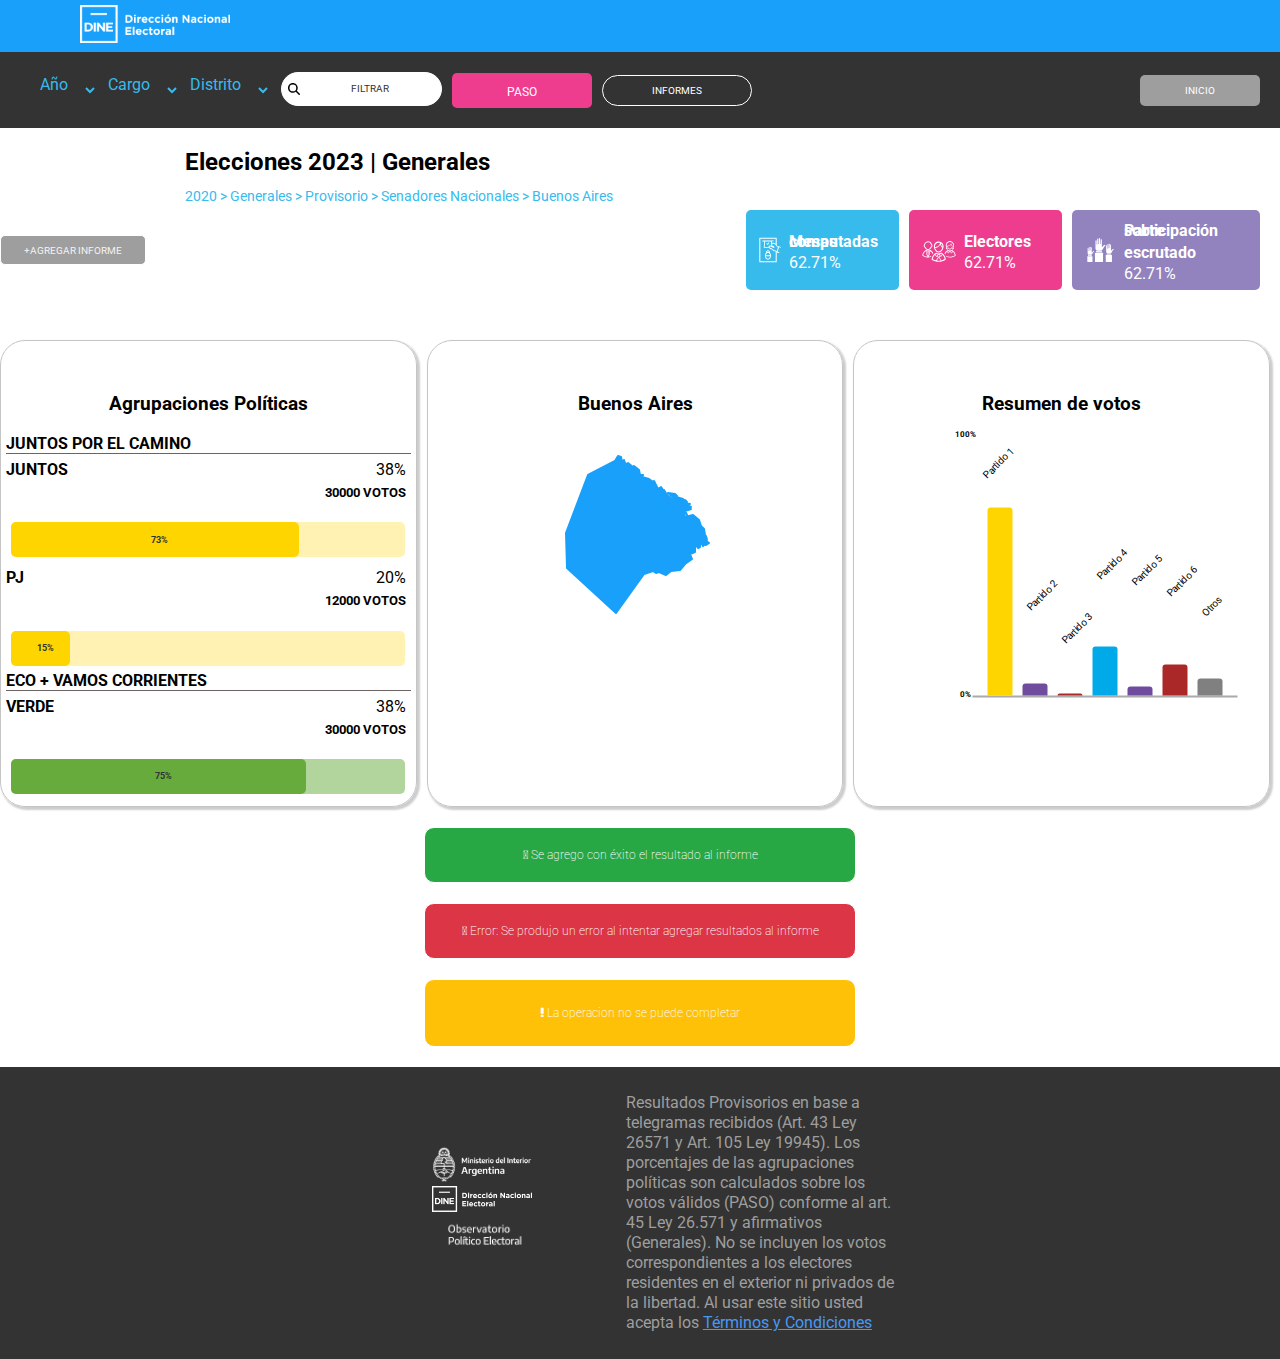
==== commit 0b91907b: "Actualizacion final etapa1" ====
--- a/generales.html
+++ b/generales.html
@@ -78,7 +78,8 @@
                             <path
                                 d="M416 208c0 45.9-14.9 88.3-40 122.7L502.6 457.4c12.5 12.5 12.5 32.8 0 45.3s-32.8 12.5-45.3 0L330.7 376c-34.4 25.2-76.8 40-122.7 40C93.1 416 0 322.9 0 208S93.1 0 208 0S416 93.1 416 208zM208 352a144 144 0 1 0 0-288 144 144 0 1 0 0 288z" />
                         </svg><p>Filtrar</p></li>
-                        <li class="activeGenerales"><a href="generales.html">Generales</a></li>
+                        <li class="activePaso"><a href="paso.html">Paso</a></li>
+                        <!-- <li class="activeGenerales"><a href="generales.html">Generales</a></li> -->
                         <li><a class="active" href="informes.html" class="active">Informes</a></li>
                     </div>
                 </ul>
@@ -300,7 +301,6 @@
                 </div>
 
             </div>
-            <p>Párrafo o subtítulo</p>
             <div class="tarjetas">
 
                 <div class="tarjeta">
--- a/css/pages/generales.css
+++ b/css/pages/generales.css
@@ -50,6 +50,8 @@
     height: 30px;
     color: rgba(255, 255, 255, 0.897);
     border: 1px solid white;
+    margin-top: 25px;
+    margin-right: 600px;
 }
 
 .container>button:hover {
@@ -188,8 +190,21 @@
     text-align: center;
 }
 
-.activeGenerales {
-    background-color: var(--celeste);
+.activePaso > a , .activeGenerales > a {
+    display: flex;
+    color: white;
+    padding: 5px 10px;
+    border-radius: 20px;
+    text-decoration: none;
+    align-items: center;
+    width: 130px;
+    justify-content: center;
+    text-align: center;
+    margin-bottom: 2px;
+}
+
+.activePaso {
+    background-color: var(--magenta);
     font-size: 12px;
     text-align: center;
     padding: 5px;
@@ -199,14 +214,9 @@
     height: 20px;
     padding-top: 10px;
     color: rgba(255, 255, 255, 0.897);
-}
-
-.activeGenerales > a {
-    text-decoration: none;
-    color: white;
-    width: 130px;
-}
-
+   
+    
+}
 
 .inicio {
     background-color: var(--gris-claro);
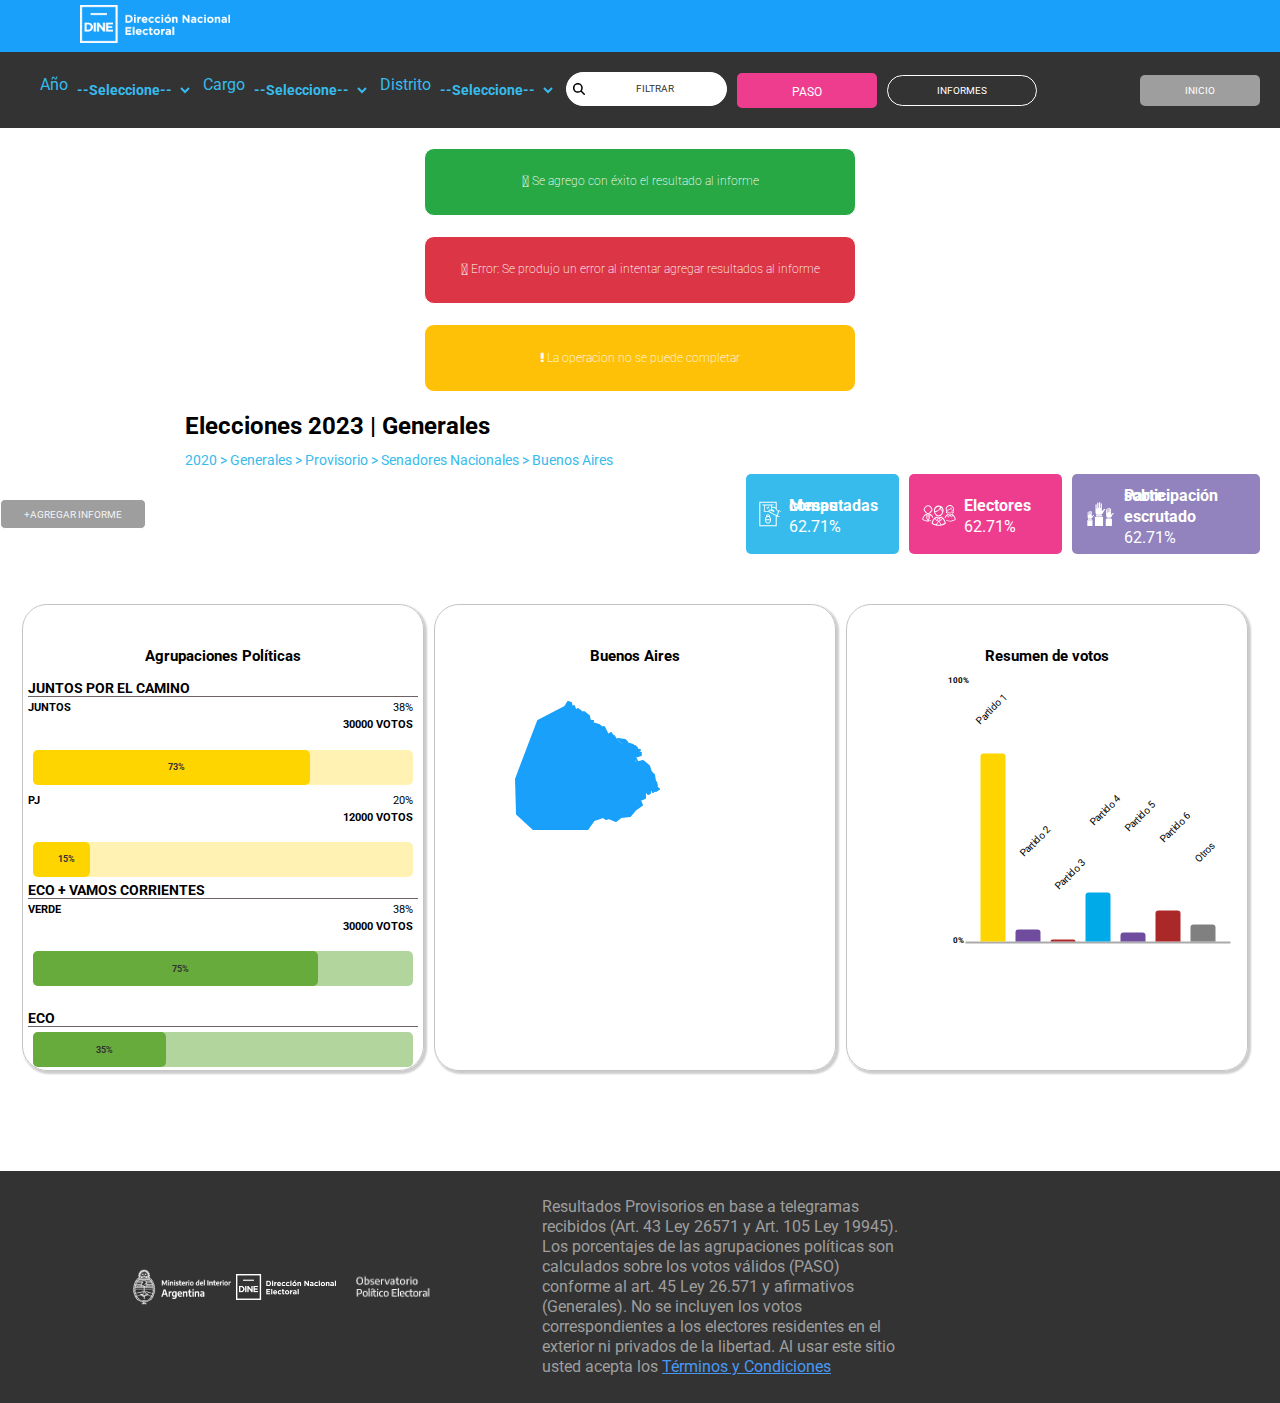
==== commit 62fb9741: "acutalizacion js" ====
--- a/generales.html
+++ b/generales.html
@@ -10,6 +10,8 @@
     <!-- Estilos CSS -->
     <link rel="stylesheet" href="css/common.css" />
     <link rel="stylesheet" href="css/pages/generales.css">
+    <script src="js/common.js" defer></script>
+    <script src="js/pages/general.js" defer></script>
 
 </head>
 
@@ -27,50 +29,20 @@
                     <div class="left">
                         <li>
                             <label for="year">Año</label>
-                            <select name="año" id="year" name="year">
-                                <!-- <option value="1">2023</option>
-                                <option value="2">2022</option>
-                                <option value="3">2021</option>
-                                <option value="4">2020</option> -->
+                            <select name="año" id="year" name="year" onchange="cargarCargos()"> 
+                                <option value="vacio">--Seleccione--</option>
                             </select>
                         </li>
                         <li>
                             <label for="cargo">Cargo</label>
-                            <select name="cargo" id="cargo">
-                                <!-- <option value="1">Presidente</option>
-                                <option value="2">Vicepresidente</option>
-                                <option value="3">Diputado</option>
-                                <option value="4">Senador</option> -->
+                            <select name="cargo" id="cargo" onchange="cargarDistritos()">
+                                <option value="vacio">--Seleccione--</option>
                             </select>
-
                         </li>
                         <li>
-                            <label for="provincias">Distrito</label>
-                            <select id="provincias" name="provincias">
-                                <!-- <option value="1">Buenos Aires</option>
-                                <option value="2">Ciudad Autónoma de Buenos Aires</option>
-                                <option value="3">Catamarca</option>
-                                <option value="4">Chaco</option>
-                                <option value="5">Chubut</option>
-                                <option value="6">Córdoba</option>
-                                <option value="7">Corrientes</option>
-                                <option value="8">Entre Ríos</option>
-                                <option value="9">Formosa</option>
-                                <option value="10">Jujuy</option>http://127.0.0.1:5500/paso.html
-                                <option value="11">La Pampa</option>
-                                <option value="12">La Rioja</option>
-                                <option value="13">Mendoza</option>
-                                <option value="14">Misiones</option>
-                                <option value="15">Neuquén</option>
-                                <option value="16">Río Negro</option>
-                                <option value="17">Salta</option>
-                                <option value="18">San Juan</option>
-                                <option value="19">San Luis</option>
-                                <option value="20">Santa Cruz</option>
-                                <option value="21">Santa Fe</option>
-                                <option value="22">Santiago del Estero</option>
-                                <option value="23">Tierra del Fuego, Antártida e Islas del Atlántico Sur</option>
-                                <option value="24">Tucumán</option> -->
+                            <label for="distritos">Distrito</label>
+                            <select id="distritos" name="distritos">
+                                <option value="vacio">--Seleccione--</option>
                             </select>
                         </li>
 
@@ -93,6 +65,17 @@
     </header>
     <!-- Contenido principal de la página -->
     <main>
+        <section class="sec-messages">
+            <div class="verde">
+                <p><i class="fa-thumbs-up fas fa-thumbs-up fa-lg"></i> Se agrego con éxito el resultado al informe</p>
+            </div>
+            <div class="rojo">
+                <p><i class="fas fa-exclamation-triangle fas fa-thumbs-up fa-lg"></i> Error: Se produjo un error al intentar agregar resultados al informe</p>
+            </div>
+            <div class="amarillo">
+                <p><i class="fa fa-exclamation"></i> La operacion no se puede completar</p>
+            </div>
+        </section>
         <section id="sec-titulo">
             <!--Seccion para agregar una palicula favorita por codigo-->
             <div class="elecciones">
@@ -301,6 +284,7 @@
                 </div>
 
             </div>
+
             <div class="tarjetas">
 
                 <div class="tarjeta">
@@ -397,17 +381,7 @@
                 </div>
             </div>
         </section>
-        <section class="sec-messages">
-            <div class="verde">
-                <p><i class="fa-thumbs-up"></i> Se agrego con éxito el resultado al informe</p>
-            </div>
-            <div class="rojo">
-                <p><i class="fas fa-exclamation-triangle"></i> Error: Se produjo un error al intentar agregar resultados al informe</p>
-            </div>
-            <div class="amarillo">
-                <p><i class="fa fa-exclamation"></i> La operacion no se puede completar</p>
-            </div>
-        </section>
+        
         </section>
     </main>
     <!--Pie de página-->
--- a/css/common.css
+++ b/css/common.css
@@ -97,7 +97,10 @@
 }
 
 .footer_imagen{
-  width: 50%;
-  padding-left: 400px;
-  padding-bottom: 20px;
+  display: flex;
+  justify-content: space-between;
+  /* width: 50%; */
+  /* padding-left: 400px;
+  padding-bottom: 20px; */
+  margin: 10px 100px;
 }--- a/css/pages/generales.css
+++ b/css/pages/generales.css
@@ -304,6 +304,7 @@
     display: flex;
     width: 100%;
     justify-content: center;
+    margin-bottom: 100px;
 }
 
 .tarjeta {
@@ -313,7 +314,7 @@
     flex: 1;
     margin-right: 10px;
     justify-content: center;
-    max-width: 500px;
+    max-width: 400px;
     height: 465px;
     overflow-x: hidden;
     overflow-y: auto;
@@ -324,19 +325,21 @@
     font-weight: bold;
     padding: 1.8em 0 0 0;
     white-space: nowrap;
+    font-size: 15px;
 }
 
 .tarjeta>h4 {
     margin: auto 5px;
     border-bottom: 1px solid rgb(109, 99, 99);
-}
-
-.provincia {
-    display: flex;
-    justify-content: center;
-}
-
-.provincia>svg {
+    font-size: 14px;
+}
+
+.distritos {
+    display: flex;
+    justify-content: center;
+}
+
+.distritos>svg {
     display: flex;
     justify-content: flex-end;
     height: 325px;
@@ -357,6 +360,7 @@
 .partidopoliticoleft>p,
 .partidopoliticoright>p {
     color: black;
+    font-size: 11px;
 }
 
 .tarjeta>h5 {
@@ -364,6 +368,7 @@
     justify-content: flex-end;
     margin-right: 10px;
     margin-top: -1px;
+    font-size: 11px;
 }
 
 
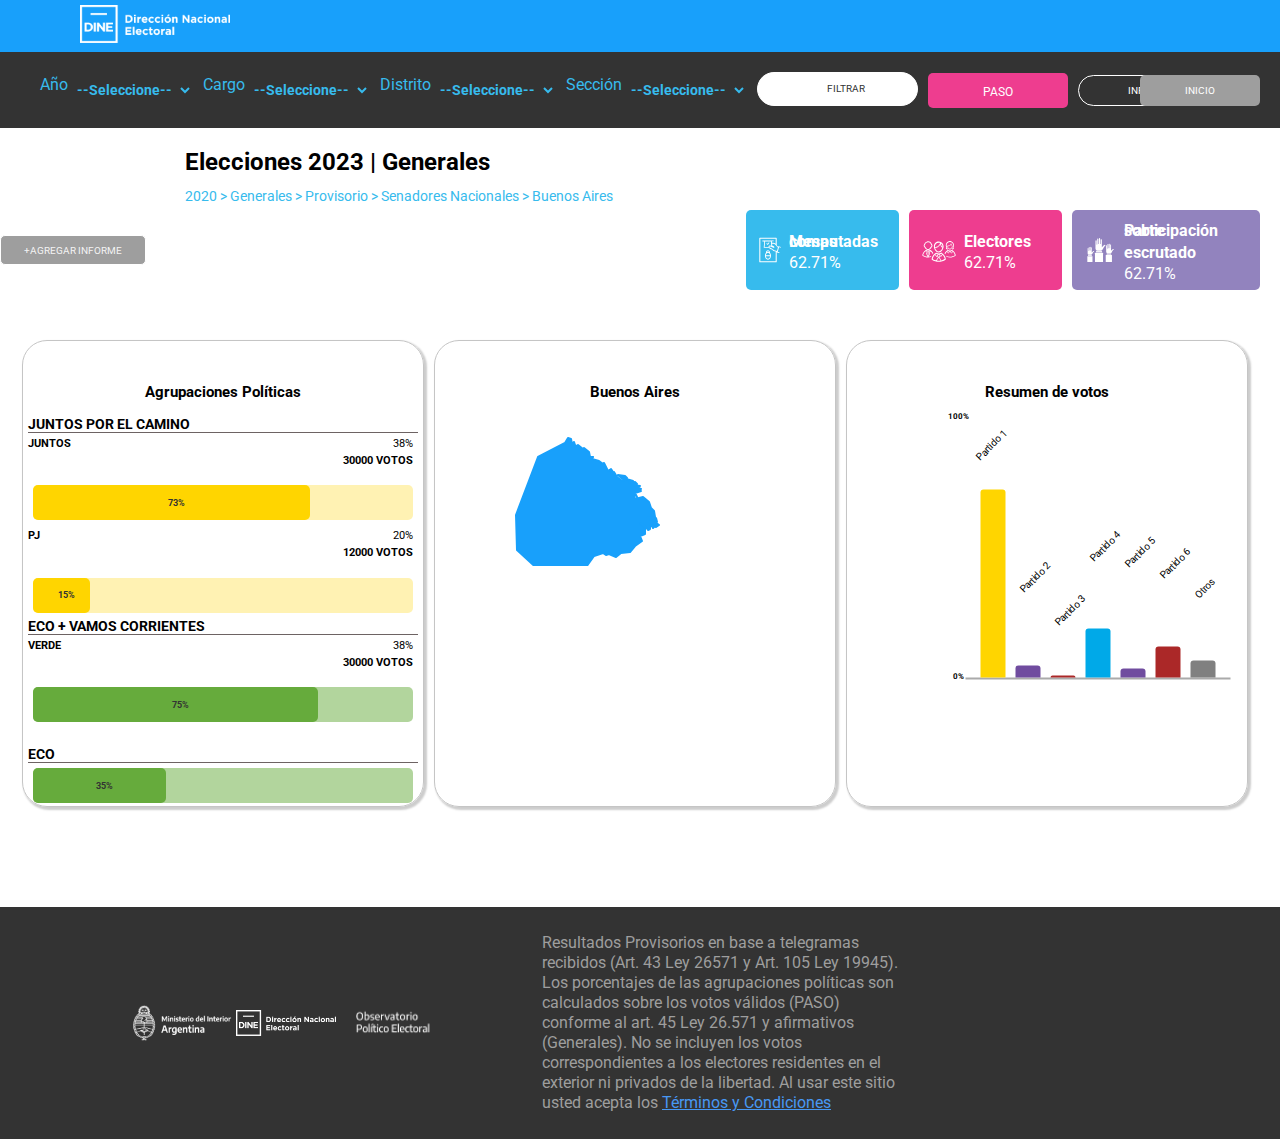
==== commit 55686b18: "actualizacion repo" ====
--- a/generales.html
+++ b/generales.html
@@ -45,7 +45,14 @@
                                 <option value="vacio">--Seleccione--</option>
                             </select>
                         </li>
-
+                        <input type="hidden" id="hdSeccionProvincial" name="hdSeccionProvincial">
+                        <li>
+                            <label for="seccion_filtro">Sección</label>
+                            <select id="seccion_filtro" name="seccion_filtro">
+                                <option value="vacio">--Seleccione--</option>
+                            </select>
+                        </li>
+                        
                         <li class="filtrar"><svg xmlns="http://www.w3.org/2000/svg" viewBox="0 0 512 512" style="width: 12px">
                             <path
                                 d="M416 208c0 45.9-14.9 88.3-40 122.7L502.6 457.4c12.5 12.5 12.5 32.8 0 45.3s-32.8 12.5-45.3 0L330.7 376c-34.4 25.2-76.8 40-122.7 40C93.1 416 0 322.9 0 208S93.1 0 208 0S416 93.1 416 208zM208 352a144 144 0 1 0 0-288 144 144 0 1 0 0 288z" />
@@ -66,13 +73,14 @@
     <!-- Contenido principal de la página -->
     <main>
         <section class="sec-messages">
-            <div class="verde">
-                <p><i class="fa-thumbs-up fas fa-thumbs-up fa-lg"></i> Se agrego con éxito el resultado al informe</p>
-            </div>
-            <div class="rojo">
-                <p><i class="fas fa-exclamation-triangle fas fa-thumbs-up fa-lg"></i> Error: Se produjo un error al intentar agregar resultados al informe</p>
-            </div>
-            <div class="amarillo">
+            <div class="verde" id="success_mensaje">
+                <p><svg xmlns="http://www.w3.org/2000/svg" height="1em" viewBox="0 0 512 512"><style>svg{fill:#ffffff}</style><path d="M313.4 32.9c26 5.2 42.9 30.5 37.7 56.5l-2.3 11.4c-5.3 26.7-15.1 52.1-28.8 75.2H464c26.5 0 48 21.5 48 48c0 18.5-10.5 34.6-25.9 42.6C497 275.4 504 288.9 504 304c0 23.4-16.8 42.9-38.9 47.1c4.4 7.3 6.9 15.8 6.9 24.9c0 21.3-13.9 39.4-33.1 45.6c.7 3.3 1.1 6.8 1.1 10.4c0 26.5-21.5 48-48 48H294.5c-19 0-37.5-5.6-53.3-16.1l-38.5-25.7C176 420.4 160 390.4 160 358.3V320 272 247.1c0-29.2 13.3-56.7 36-75l7.4-5.9c26.5-21.2 44.6-51 51.2-84.2l2.3-11.4c5.2-26 30.5-42.9 56.5-37.7zM32 192H96c17.7 0 32 14.3 32 32V448c0 17.7-14.3 32-32 32H32c-17.7 0-32-14.3-32-32V224c0-17.7 14.3-32 32-32z"/></svg> Se agrego con éxito el resultado al informe</p>
+            </div>
+            <div class="rojo" id="error_mensaje">
+                <p><svg xmlns="http://www.w3.org/2000/svg" height="1em" viewBox="0 0 512 512"><style>svg{fill:#ffffff}</style><path d="M256 32c14.2 0 27.3 7.5 34.5 19.8l216 368c7.3 12.4 7.3 27.7 .2 40.1S486.3 480 472 480H40c-14.3 0-27.6-7.7-34.7-20.1s-7-27.8 .2-40.1l216-368C228.7 39.5 241.8 32 256 32zm0 128c-13.3 0-24 10.7-24 24V296c0 13.3 10.7 24 24 24s24-10.7 24-24V184c0-13.3-10.7-24-24-24zm32 224a32 32 0 1 0 -64 0 32 32 0 1 0 64 0z"/></svg> Error: Se produjo un error al intentar agregar resultados
+                    al informe</p>
+            </div>
+            <div class="amarillo" id="warning_mensaje">
                 <p><i class="fa fa-exclamation"></i> La operacion no se puede completar</p>
             </div>
         </section>
--- a/css/pages/generales.css
+++ b/css/pages/generales.css
@@ -272,6 +272,7 @@
     font-size: 12px;
     font-weight: 200;
     text-align: center;
+    display: block;
 }
 
 .rojo {
@@ -285,6 +286,7 @@
     font-size: 12px;
     font-weight: 200;
     text-align: center;
+    display: block;
 }
 
 .amarillo {
@@ -298,6 +300,7 @@
     font-size: 12px;
     font-weight: 200;
     text-align: center;
+    display: block;
 }
 
 .tarjetas {
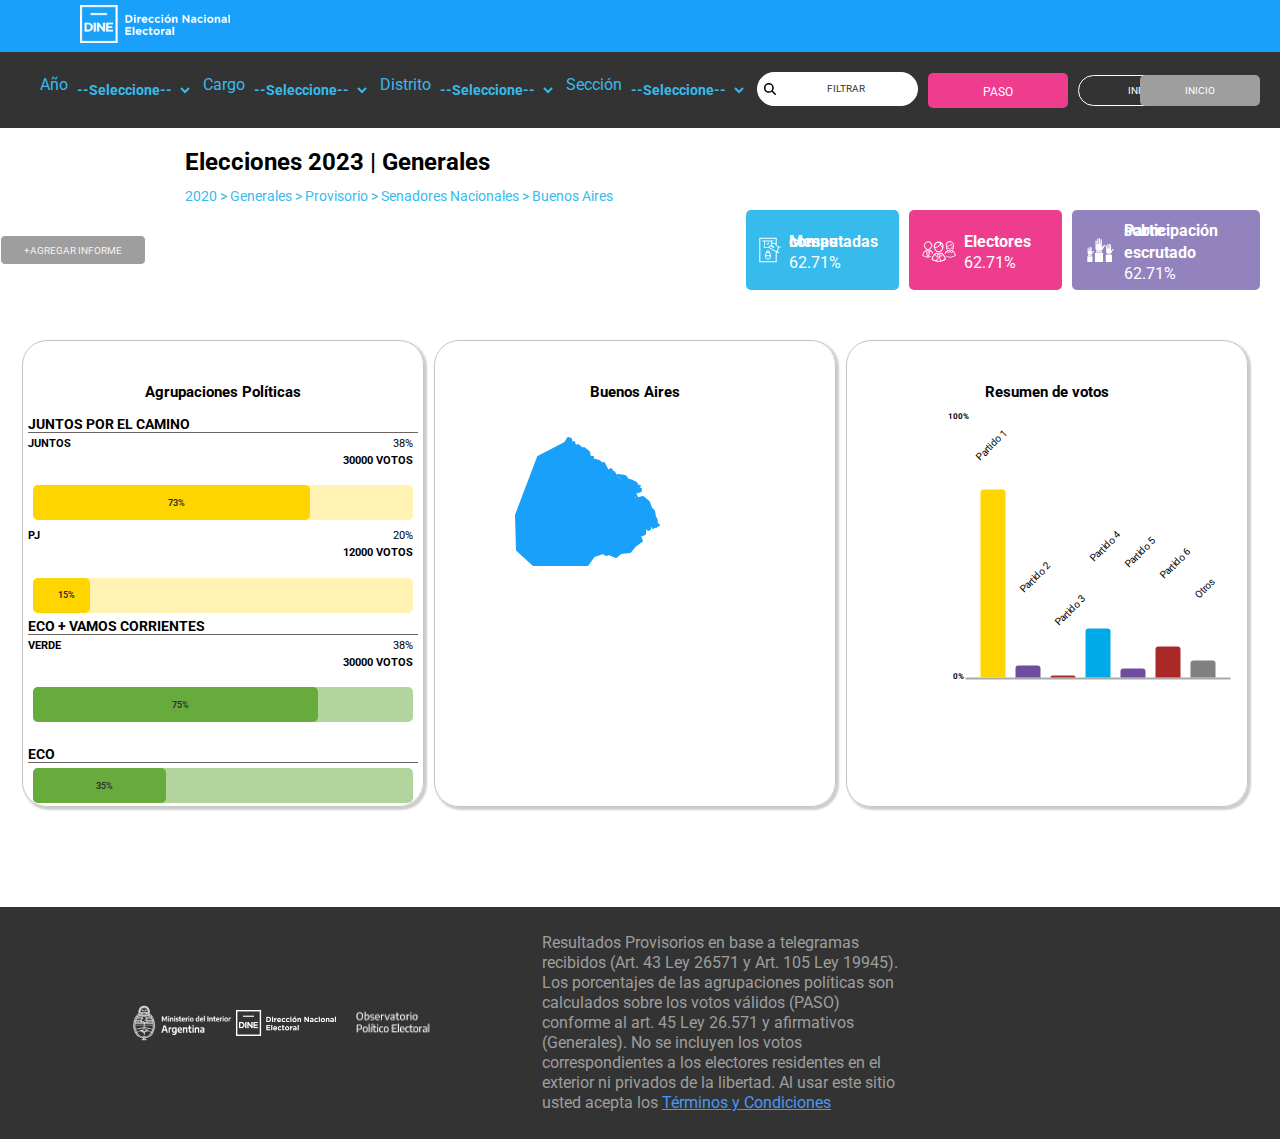
==== commit 209446af: "actualizo repo" ====
--- a/generales.html
+++ b/generales.html
@@ -41,7 +41,7 @@
                         </li>
                         <li>
                             <label for="distritos">Distrito</label>
-                            <select id="distritos" name="distritos">
+                            <select id="distritos" name="distritos"  onchange="cargarSeccion()">
                                 <option value="vacio">--Seleccione--</option>
                             </select>
                         </li>
--- a/css/pages/generales.css
+++ b/css/pages/generales.css
@@ -491,4 +491,8 @@
     position: relative;
     left: 25px;
     bottom: 36px;
+}
+
+.filtrar > svg {
+    fill: black;
 }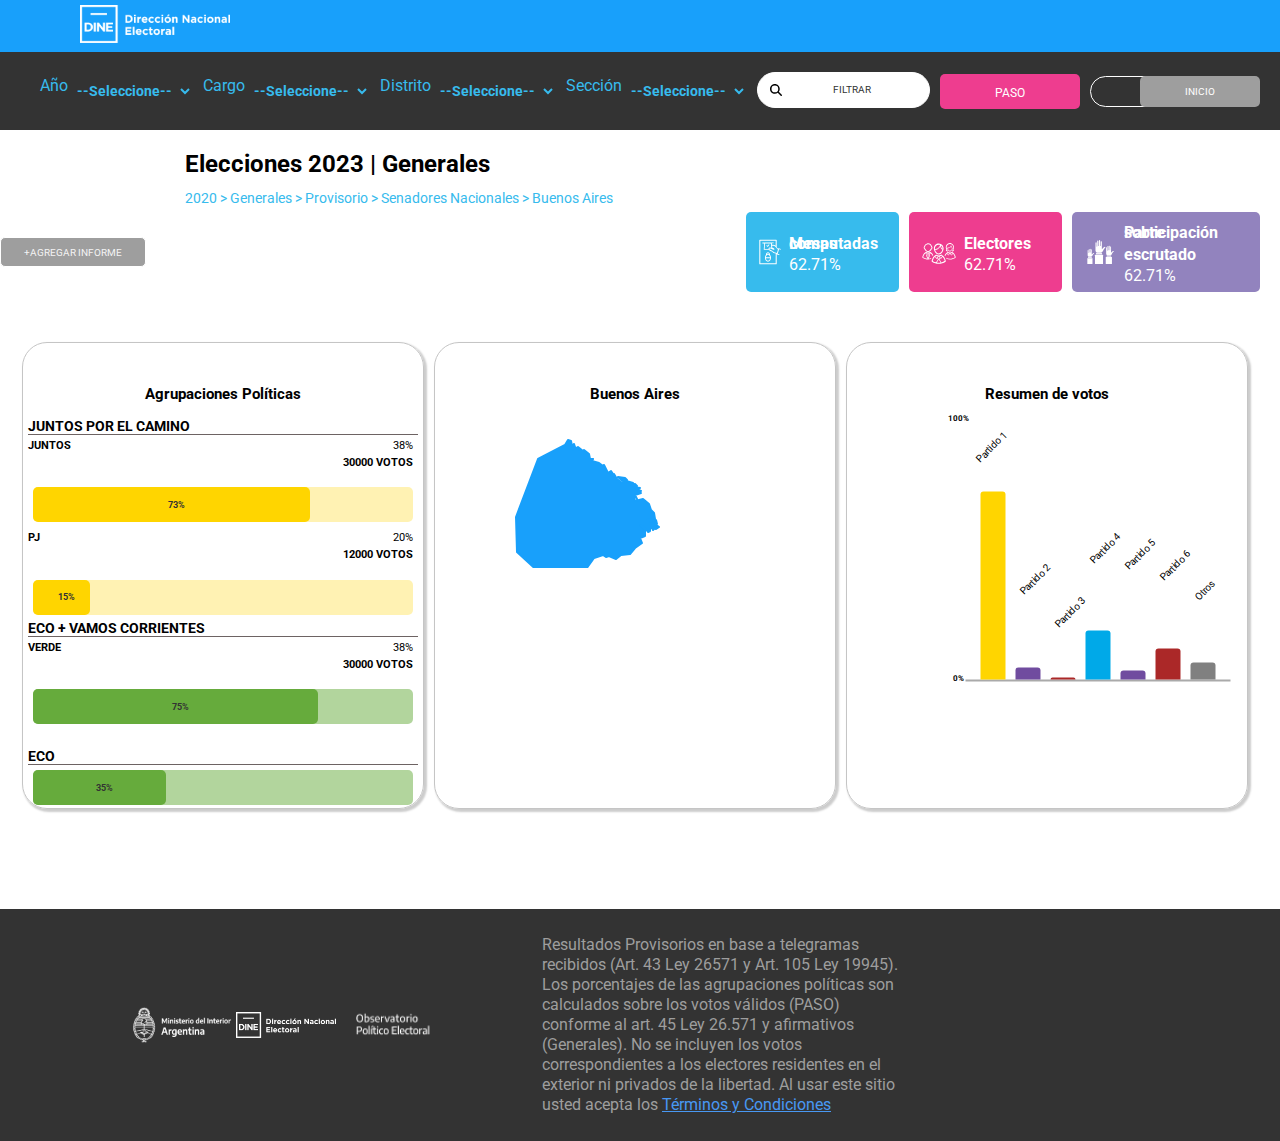
==== commit 4efe8d71: "Boton filtrar" ====
--- a/generales.html
+++ b/generales.html
@@ -53,10 +53,10 @@
                             </select>
                         </li>
                         
-                        <li class="filtrar"><svg xmlns="http://www.w3.org/2000/svg" viewBox="0 0 512 512" style="width: 12px">
+                        <li class="filtrar"><button onclick="prueba()"><svg xmlns="http://www.w3.org/2000/svg" viewBox="0 0 512 512" style="width: 12px">
                             <path
                                 d="M416 208c0 45.9-14.9 88.3-40 122.7L502.6 457.4c12.5 12.5 12.5 32.8 0 45.3s-32.8 12.5-45.3 0L330.7 376c-34.4 25.2-76.8 40-122.7 40C93.1 416 0 322.9 0 208S93.1 0 208 0S416 93.1 416 208zM208 352a144 144 0 1 0 0-288 144 144 0 1 0 0 288z" />
-                        </svg><p>Filtrar</p></li>
+                        </svg><p>Filtrar</p></button></li>
                         <li class="activePaso"><a href="paso.html">Paso</a></li>
                         <!-- <li class="activeGenerales"><a href="generales.html">Generales</a></li> -->
                         <li><a class="active" href="informes.html" class="active">Informes</a></li>
--- a/css/pages/generales.css
+++ b/css/pages/generales.css
@@ -493,6 +493,23 @@
     bottom: 36px;
 }
 
-.filtrar > svg {
+.filtrar > button  {
+    border: none;
+    background-color: white;
+    display: flex;
+    position: relative;
+}
+
+.filtrar > button > p {
+    font-family: 'Roboto', sans-serif;
+    text-transform: uppercase;
+    color: var(--textos);
+    font-size: 10px;
+    margin-left: 5px;
+    width: 130px;
+    text-align: center;
+}
+
+.filtrar > button > svg {
     fill: black;
 }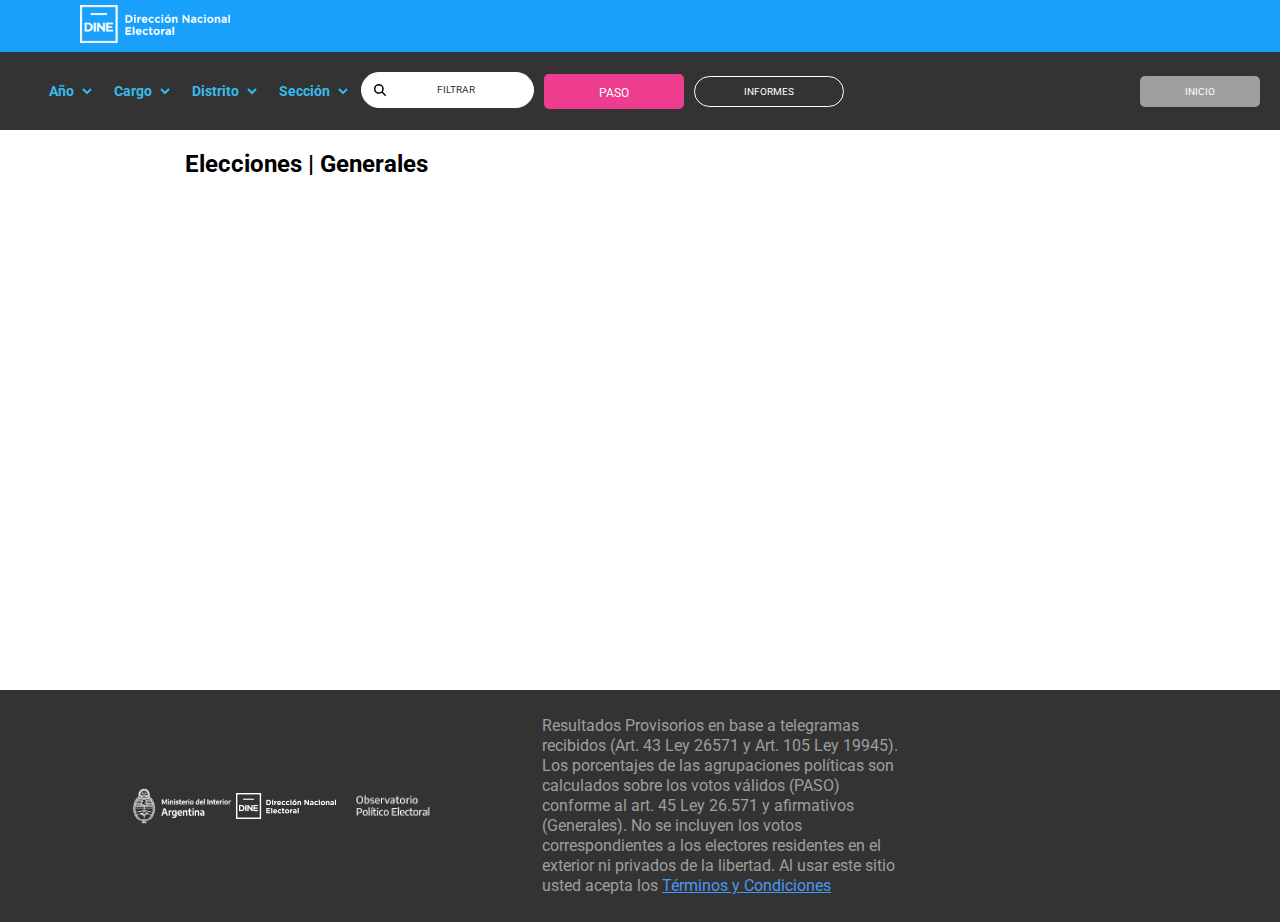
==== commit 3d1a4026: "tremendo commit que no podes dejar de pullear" ====
--- a/generales.html
+++ b/generales.html
@@ -11,6 +11,7 @@
     <link rel="stylesheet" href="css/common.css" />
     <link rel="stylesheet" href="css/pages/generales.css">
     <script src="js/common.js" defer></script>
+    <script src="js/pages/mapas.js" defer></script>
     <script src="js/pages/general.js" defer></script>
 
 </head>
@@ -25,70 +26,88 @@
         </div>
         <!--Barra de menú principal-->
         <div class="submenu">
-                <ul>
-                    <div class="left">
-                        <li>
-                            <label for="year">Año</label>
-                            <select name="año" id="year" name="year" onchange="cargarCargos()"> 
-                                <option value="vacio">--Seleccione--</option>
-                            </select>
-                        </li>
-                        <li>
-                            <label for="cargo">Cargo</label>
-                            <select name="cargo" id="cargo" onchange="cargarDistritos()">
-                                <option value="vacio">--Seleccione--</option>
-                            </select>
-                        </li>
-                        <li>
-                            <label for="distritos">Distrito</label>
-                            <select id="distritos" name="distritos"  onchange="cargarSeccion()">
-                                <option value="vacio">--Seleccione--</option>
-                            </select>
-                        </li>
-                        <input type="hidden" id="hdSeccionProvincial" name="hdSeccionProvincial">
-                        <li>
-                            <label for="seccion_filtro">Sección</label>
-                            <select id="seccion_filtro" name="seccion_filtro">
-                                <option value="vacio">--Seleccione--</option>
-                            </select>
-                        </li>
-                        
-                        <li class="filtrar"><button onclick="prueba()"><svg xmlns="http://www.w3.org/2000/svg" viewBox="0 0 512 512" style="width: 12px">
-                            <path
-                                d="M416 208c0 45.9-14.9 88.3-40 122.7L502.6 457.4c12.5 12.5 12.5 32.8 0 45.3s-32.8 12.5-45.3 0L330.7 376c-34.4 25.2-76.8 40-122.7 40C93.1 416 0 322.9 0 208S93.1 0 208 0S416 93.1 416 208zM208 352a144 144 0 1 0 0-288 144 144 0 1 0 0 288z" />
-                        </svg><p>Filtrar</p></button></li>
-                        <li class="activePaso"><a href="paso.html">Paso</a></li>
-                        <!-- <li class="activeGenerales"><a href="generales.html">Generales</a></li> -->
-                        <li><a class="active" href="informes.html" class="active">Informes</a></li>
-                    </div>
-                </ul>
-
-                <div class="right">
-                    <li class="inicio"><a href="index.html">Inicio</a></li>
-                </div>
-                    
-            
+            <ul>
+                <div class="left">
+                    <li>
+                        <select name="año" id="year" name="year" onchange="cargarCargos()">
+                            <option value="vacio">Año</option>
+                        </select>
+                    </li>
+                    <li>
+                        <select name="cargo" id="cargo" onchange="cargarDistritos()">
+                            <option value="vacio">Cargo</option>
+                        </select>
+
+                    </li>
+                    <li>
+                        <select id="distritos" name="distritos" onchange="cargarSeccion()">
+                            <option value="vacio">Distrito</option>
+                        </select>
+                    </li>
+                    <input type="hidden" id="hdSeccionProvincial" name="hdSeccionProvincial">
+                    <li>
+                        <select id="seccion_filtro" name="seccion_filtro" onchange="guardarSeccion()">
+                            <option value="vacio">Sección</option>
+                        </select>
+                    </li>
+
+                    <li class="filtrar"><button onclick="filtrar()"><svg xmlns="http://www.w3.org/2000/svg"
+                                viewBox="0 0 512 512" style="width: 12px">
+                                <path
+                                    d="M416 208c0 45.9-14.9 88.3-40 122.7L502.6 457.4c12.5 12.5 12.5 32.8 0 45.3s-32.8 12.5-45.3 0L330.7 376c-34.4 25.2-76.8 40-122.7 40C93.1 416 0 322.9 0 208S93.1 0 208 0S416 93.1 416 208zM208 352a144 144 0 1 0 0-288 144 144 0 1 0 0 288z" />
+                            </svg>
+                            <p>Filtrar</p>
+                        </button></li>
+                    <li class="activePaso"><a href="paso.html">Paso</a></li>
+                    <li><a class="active" href="informes.html" class="active">Informes</a></li>
+                </div>
+            </ul>
+
+            <div class="right">
+                <li class="inicio"><a href="index.html">Inicio</a></li>
+            </div>
+
+
         </div>
     </header>
     <!-- Contenido principal de la página -->
     <main>
         <section class="sec-messages">
             <div class="verde" id="success_mensaje">
-                <p><svg xmlns="http://www.w3.org/2000/svg" height="1em" viewBox="0 0 512 512"><style>svg{fill:#ffffff}</style><path d="M313.4 32.9c26 5.2 42.9 30.5 37.7 56.5l-2.3 11.4c-5.3 26.7-15.1 52.1-28.8 75.2H464c26.5 0 48 21.5 48 48c0 18.5-10.5 34.6-25.9 42.6C497 275.4 504 288.9 504 304c0 23.4-16.8 42.9-38.9 47.1c4.4 7.3 6.9 15.8 6.9 24.9c0 21.3-13.9 39.4-33.1 45.6c.7 3.3 1.1 6.8 1.1 10.4c0 26.5-21.5 48-48 48H294.5c-19 0-37.5-5.6-53.3-16.1l-38.5-25.7C176 420.4 160 390.4 160 358.3V320 272 247.1c0-29.2 13.3-56.7 36-75l7.4-5.9c26.5-21.2 44.6-51 51.2-84.2l2.3-11.4c5.2-26 30.5-42.9 56.5-37.7zM32 192H96c17.7 0 32 14.3 32 32V448c0 17.7-14.3 32-32 32H32c-17.7 0-32-14.3-32-32V224c0-17.7 14.3-32 32-32z"/></svg> Se agrego con éxito el resultado al informe</p>
+                <svg xmlns="http://www.w3.org/2000/svg" height="1em" viewBox="0 0 512 512">
+                    <style>
+                        svg {
+                            fill: #ffffff
+                        }
+                    </style>
+                    <path
+                        d="M313.4 32.9c26 5.2 42.9 30.5 37.7 56.5l-2.3 11.4c-5.3 26.7-15.1 52.1-28.8 75.2H464c26.5 0 48 21.5 48 48c0 18.5-10.5 34.6-25.9 42.6C497 275.4 504 288.9 504 304c0 23.4-16.8 42.9-38.9 47.1c4.4 7.3 6.9 15.8 6.9 24.9c0 21.3-13.9 39.4-33.1 45.6c.7 3.3 1.1 6.8 1.1 10.4c0 26.5-21.5 48-48 48H294.5c-19 0-37.5-5.6-53.3-16.1l-38.5-25.7C176 420.4 160 390.4 160 358.3V320 272 247.1c0-29.2 13.3-56.7 36-75l7.4-5.9c26.5-21.2 44.6-51 51.2-84.2l2.3-11.4c5.2-26 30.5-42.9 56.5-37.7zM32 192H96c17.7 0 32 14.3 32 32V448c0 17.7-14.3 32-32 32H32c-17.7 0-32-14.3-32-32V224c0-17.7 14.3-32 32-32z" />
+                </svg>
+                <p id="mensaje_verde"> Se agrego con éxito el resultado al informe</p>
             </div>
             <div class="rojo" id="error_mensaje">
-                <p><svg xmlns="http://www.w3.org/2000/svg" height="1em" viewBox="0 0 512 512"><style>svg{fill:#ffffff}</style><path d="M256 32c14.2 0 27.3 7.5 34.5 19.8l216 368c7.3 12.4 7.3 27.7 .2 40.1S486.3 480 472 480H40c-14.3 0-27.6-7.7-34.7-20.1s-7-27.8 .2-40.1l216-368C228.7 39.5 241.8 32 256 32zm0 128c-13.3 0-24 10.7-24 24V296c0 13.3 10.7 24 24 24s24-10.7 24-24V184c0-13.3-10.7-24-24-24zm32 224a32 32 0 1 0 -64 0 32 32 0 1 0 64 0z"/></svg> Error: Se produjo un error al intentar agregar resultados
+                <svg xmlns="http://www.w3.org/2000/svg" height="1em" viewBox="0 0 512 512">
+                    <style>
+                        svg {
+                            fill: #ffffff
+                        }
+                    </style>
+                    <path
+                        d="M256 32c14.2 0 27.3 7.5 34.5 19.8l216 368c7.3 12.4 7.3 27.7 .2 40.1S486.3 480 472 480H40c-14.3 0-27.6-7.7-34.7-20.1s-7-27.8 .2-40.1l216-368C228.7 39.5 241.8 32 256 32zm0 128c-13.3 0-24 10.7-24 24V296c0 13.3 10.7 24 24 24s24-10.7 24-24V184c0-13.3-10.7-24-24-24zm32 224a32 32 0 1 0 -64 0 32 32 0 1 0 64 0z" />
+                </svg>
+                <p id="mensaje_rojo"> Error: Se produjo un error al intentar agregar resultados
                     al informe</p>
             </div>
             <div class="amarillo" id="warning_mensaje">
-                <p><i class="fa fa-exclamation"></i> La operacion no se puede completar</p>
+                <i class="fa fa-exclamation"></i>
+                <p id="mensaje_amarrillo">La operacion no se puede completar</p>
             </div>
         </section>
         <section id="sec-titulo">
             <!--Seccion para agregar una palicula favorita por codigo-->
-            <div class="elecciones">
-                <h2>Elecciones 2023 | Generales</h2>
-                <p class="texto-path">2020 > Generales > Provisorio > Senadores Nacionales > Buenos Aires</p>
+            <div class="elecciones" id="elecciones_div">
+                <h2 id="titulo_elecciones">Elecciones | Generales</h2>
+                <p class="texto-path" id="subtitulo_elecciones"></p>
             </div>
 
             <div class="container">
@@ -140,7 +159,7 @@
                     </svg>
                     <div class="texto-tarjetas">
                         <h4>Mesas computadas</h4>
-                        <p>62.71%</p>
+                        <p id="mesaComputada"></p>
                     </div>
                 </div>
                 <div class="electores">
@@ -228,7 +247,7 @@
                     </svg>
                     <div class="texto-tarjetas">
                         <h4>Electores</h4>
-                        <p>62.71%</p>
+                        <p id="electores"></p>
                     </div>
                 </div>
                 <div class="participacion">
@@ -287,10 +306,9 @@
                     <div class="texto-tarjetas">
                         <h4>Participación sobre</h4>
                         <h4>escrutado</h4>
-                        <p>62.71%</p>
-                    </div>
-                </div>
-
+                        <p id="participacionSobreEscrutado"></p>
+                    </div>
+                </div>
             </div>
 
             <div class="tarjetas">
@@ -306,7 +324,7 @@
                             <p>38%</p>
                         </div>
                     </div>
-                        <h5> 30000 VOTOS</h5>
+                    <h5> 30000 VOTOS</h5>
                     <div class="progress" style="background: var(--grafica-amarillo-claro);">
                         <div class="progress-bar" style="width:73%; background: var(--grafica-amarillo);">
                             <span class="progress-bar-text">73%</span>
@@ -320,7 +338,7 @@
                             <p>20%</p>
                         </div>
                     </div>
-                        <h5> 12000 VOTOS</h5>
+                    <h5> 12000 VOTOS</h5>
                     <div class="progress" style="background: var(--grafica-amarillo-claro);">
                         <div class="progress-bar" style="width:15%; background: var(--grafica-amarillo);">
                             <span class="progress-bar-text">15%</span>
@@ -335,7 +353,7 @@
                             <p>38%</p>
                         </div>
                     </div>
-                        <h5> 30000 VOTOS</h5>
+                    <h5> 30000 VOTOS</h5>
                     <div class="progress" style="background: var(--grafica-verde-claro);">
                         <div class="progress-bar" style="width:75%; background: var(--grafica-verde);">
                             <span class="progress-bar-text">75%</span>
@@ -351,9 +369,15 @@
                 </div>
 
                 <div class="tarjeta">
-                    <h3>Buenos Aires</h3>
+                    <h3 id="provinciaSeleccionada">Buenos Aires</h3>
                     <div class="provincia">
-                        <svg><path class="leaflet-interactive" stroke="#18a0fb" stroke-opacity="1" stroke-width="2" stroke-linecap="round" stroke-linejoin="round" fill="#18a0fb" fill-opacity="1" fill-rule="evenodd" d="M182 61L179 56L176 58L178 56L176 53L173 55L169 47L168 48L164 45L157 43L158 41L155 41L154 36L149 32L148 33L143 29L142 30L145 32L140 29L138 32L137 30L140 29L139 26L137 28L136 23L133 22L130 27L103 41L81 99L82 134L131 179L159 140L168 137L171 139L174 138L181 141L186 137L195 136L200 130L207 125L205 120L210 118L210 112L205 107L210 110L213 114L215 113L215 110L217 110L218 112L219 111L217 109L221 111L224 109L220 106L222 106L221 102L218 102L216 104L215 103L217 102L212 102L220 101L219 95L216 92L214 86L208 81L200 83L199 80L201 79L202 81L200 77L206 75L203 75L203 73L206 73L201 71L205 70L199 69L198 68L202 68L200 66L195 67L194 66L198 65L188 62L192 62L190 60L183 59L189 64L187 65z"></path></svg>
+                        <svg id="provinciaSeleccionadaImagen">
+                            <path class="leaflet-interactive" stroke="#18a0fb" stroke-opacity="1" stroke-width="2"
+                                stroke-linecap="round" stroke-linejoin="round" fill="#18a0fb" fill-opacity="1"
+                                fill-rule="evenodd"
+                                d="M182 61L179 56L176 58L178 56L176 53L173 55L169 47L168 48L164 45L157 43L158 41L155 41L154 36L149 32L148 33L143 29L142 30L145 32L140 29L138 32L137 30L140 29L139 26L137 28L136 23L133 22L130 27L103 41L81 99L82 134L131 179L159 140L168 137L171 139L174 138L181 141L186 137L195 136L200 130L207 125L205 120L210 118L210 112L205 107L210 110L213 114L215 113L215 110L217 110L218 112L219 111L217 109L221 111L224 109L220 106L222 106L221 102L218 102L216 104L215 103L217 102L212 102L220 101L219 95L216 92L214 86L208 81L200 83L199 80L201 79L202 81L200 77L206 75L203 75L203 73L206 73L201 71L205 70L199 69L198 68L202 68L200 66L195 67L194 66L198 65L188 62L192 62L190 60L183 59L189 64L187 65z">
+                            </path>
+                        </svg>
                     </div>
                 </div>
 
@@ -363,25 +387,32 @@
                         <div class="chart-wrap horizontal">
                             <div class="grid">
                                 <div class="bar" style="--bar-value:85%;" data-name="Partido 1" title="Your Blog 85%">
-                                    <div class="bar" style="--bar-value:85%;--bar-color:var(--grafica-amarillo);" title="Partido 1 85%"></div>
+                                    <div class="bar" style="--bar-value:85%;--bar-color:var(--grafica-amarillo);"
+                                        title="Partido 1 85%"></div>
                                 </div>
                                 <div class="bar" style="--bar-value:23%;" data-name="Partido 2" title="Medium 23%">
-                                    <div class="bar" style="--bar-value:20%;--bar-color:var(--grafica-lila);"title="Partido 2 20%"></div>
+                                    <div class="bar" style="--bar-value:20%;--bar-color:var(--grafica-lila);"
+                                        title="Partido 2 20%"></div>
                                 </div>
                                 <div class="bar" style="--bar-value:7%;" data-name="Partido 3" title="Tumblr 7%">
-                                    <div class="bar" style="--bar-value:9%;--bar-color:var(--grafica-bordo);"title="Partido 3 9%"></div>
+                                    <div class="bar" style="--bar-value:9%;--bar-color:var(--grafica-bordo);"
+                                        title="Partido 3 9%"></div>
                                 </div>
                                 <div class="bar" style="--bar-value:38%;" data-name="Partido 4" title="Facebook 38%">
-                                    <div class="bar" style="--bar-value:50%;--bar-color:var(--grafica-celeste);" title="Partido 4 50%"></div>
+                                    <div class="bar" style="--bar-value:50%;--bar-color:var(--grafica-celeste);"
+                                        title="Partido 4 50%"></div>
                                 </div>
                                 <div class="bar" style="--bar-value:35%;" data-name="Partido 5" title="YouTube 35%">
-                                    <div class="bar" style="--bar-value:10%;--bar-color:var(--grafica-lila);" title="Partido 5 10%"></div>
+                                    <div class="bar" style="--bar-value:10%;--bar-color:var(--grafica-lila);"
+                                        title="Partido 5 10%"></div>
                                 </div>
                                 <div class="bar" style="--bar-value:30%;" data-name="Partido 6" title="LinkedIn 30%">
-                                    <div class="bar" style="--bar-value:40%;--bar-color:var(--grafica-bordo);" title="Partido 6 40%"></div>
+                                    <div class="bar" style="--bar-value:40%;--bar-color:var(--grafica-bordo);"
+                                        title="Partido 6 40%"></div>
                                 </div>
                                 <div class="bar" style="--bar-value:20%;" data-name="Otros" title="Other 20%">
-                                    <div class="bar" style="--bar-value:32%;--bar-color:var(--grafica-gris);" title="Otros 32%"></div>
+                                    <div class="bar" style="--bar-value:32%;--bar-color:var(--grafica-gris);"
+                                        title="Otros 32%"></div>
                                 </div>
                             </div>
                         </div>
@@ -389,10 +420,12 @@
                 </div>
             </div>
         </section>
-        
+
         </section>
     </main>
     <!--Pie de página-->
+    <div id="blanco">
+    </div>
     <footer>
         <div class="foot">
             <div class="footer_imagen">
--- a/css/common.css
+++ b/css/common.css
@@ -87,7 +87,7 @@
 .foot {
   display: flex;
   align-items: center;
-  margin: 0 20px;
+  margin: 40% 20px 0;
   padding: 10px;
 }
 
--- a/css/pages/generales.css
+++ b/css/pages/generales.css
@@ -32,11 +32,6 @@
     --mensaje-usuario-rojo: #dc3545;
 }
 
-.container {
-    display: flex;
-    justify-content: center;
-    height: 130px;
-}
 
 .container>button {
     background-color: var(--gris-claro);
@@ -190,7 +185,8 @@
     text-align: center;
 }
 
-.activePaso > a , .activeGenerales > a {
+.activePaso>a,
+.activeGenerales>a {
     display: flex;
     color: white;
     padding: 5px 10px;
@@ -214,8 +210,8 @@
     height: 20px;
     padding-top: 10px;
     color: rgba(255, 255, 255, 0.897);
-   
-    
+
+
 }
 
 .inicio {
@@ -264,7 +260,7 @@
 .verde {
     background-color: var(--mensaje-usuario-verde);
     border: 1px solid white;
-    width: 400px;
+    width: 500px;
     margin: 20px auto;
     padding: 15px;
     border-radius: 10px;
@@ -272,13 +268,12 @@
     font-size: 12px;
     font-weight: 200;
     text-align: center;
-    display: block;
 }
 
 .rojo {
     background-color: var(--mensaje-usuario-rojo);
     border: 1px solid white;
-    width: 400px;
+    width: 500px;
     margin: 20px auto;
     padding: 15px;
     border-radius: 10px;
@@ -286,13 +281,12 @@
     font-size: 12px;
     font-weight: 200;
     text-align: center;
-    display: block;
 }
 
 .amarillo {
     background-color: var(--mensaje-usuario-amarillo);
     border: 1px solid white;
-    width: 400px;
+    width: 500px;
     margin: 20px auto;
     padding: 15px;
     border-radius: 10px;
@@ -300,15 +294,8 @@
     font-size: 12px;
     font-weight: 200;
     text-align: center;
-    display: block;
-}
-
-.tarjetas {
-    display: flex;
-    width: 100%;
-    justify-content: center;
-    margin-bottom: 100px;
-}
+}
+
 
 .tarjeta {
     border-radius: 25px;
@@ -493,14 +480,14 @@
     bottom: 36px;
 }
 
-.filtrar > button  {
+.filtrar>button {
     border: none;
     background-color: white;
     display: flex;
     position: relative;
 }
 
-.filtrar > button > p {
+.filtrar>button>p {
     font-family: 'Roboto', sans-serif;
     text-transform: uppercase;
     color: var(--textos);
@@ -510,6 +497,28 @@
     text-align: center;
 }
 
-.filtrar > button > svg {
+.filtrar>button>svg {
     fill: black;
+}
+
+/* #elecciones_div {
+    display: none;
+} */
+/* .container {
+    display: flex;
+    justify-content: center;
+    height: 130px;
+} */
+/* .tarjetas {
+    display: flex;
+    width: 100%;
+    justify-content: center;
+    margin-bottom: 100px;
+} */
+.container {
+    display: none;
+}
+
+.tarjetas {
+    display: none;
 }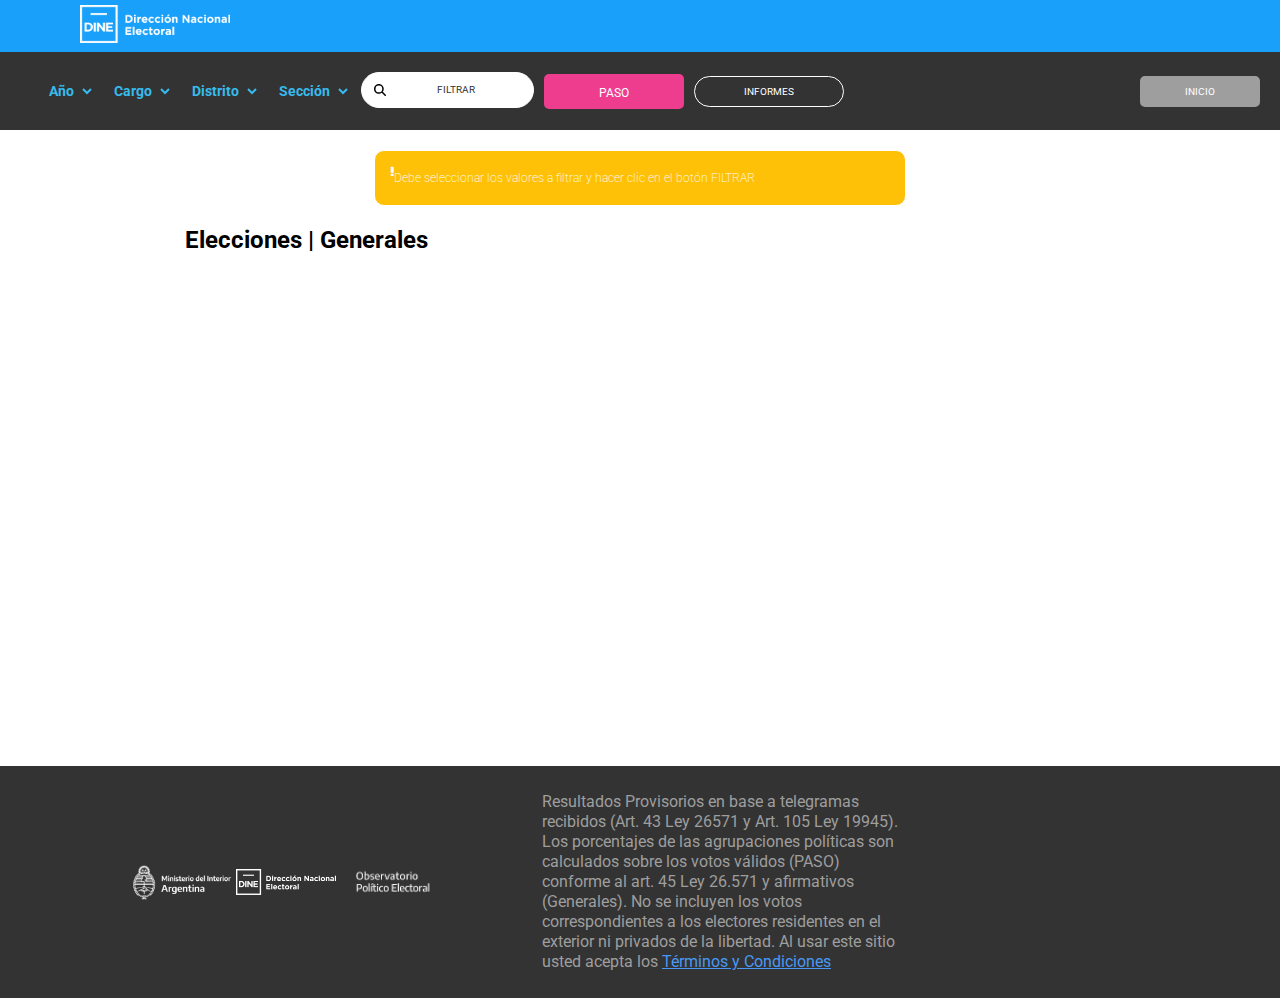
==== commit 0b44f4d6: "Generales 1.1" ====
--- a/generales.html
+++ b/generales.html
@@ -111,8 +111,7 @@
             </div>
 
             <div class="container">
-                <button>+Agregar informe</button>
-
+                <button onclick="agregaInforme()">+Agregar informe</button>
 
                 <div class="mesas">
                     <svg version="1.1" id="Capa_1" xmlns="http://www.w3.org/2000/svg"
@@ -315,104 +314,27 @@
 
                 <div class="tarjeta">
                     <h3>Agrupaciones Políticas</h3>
-                    <h4>JUNTOS POR EL CAMINO</h4>
-                    <div class="partidopolitico">
-                        <div class="partidopoliticoleft">
-                            <p><b>JUNTOS</b></p>
-                        </div>
-                        <div class="partidopoliticoright">
-                            <p>38%</p>
-                        </div>
-                    </div>
-                    <h5> 30000 VOTOS</h5>
-                    <div class="progress" style="background: var(--grafica-amarillo-claro);">
-                        <div class="progress-bar" style="width:73%; background: var(--grafica-amarillo);">
-                            <span class="progress-bar-text">73%</span>
-                        </div>
-                    </div>
-                    <div class="partidopolitico">
-                        <div class="partidopoliticoleft">
-                            <p><b>PJ</b></p>
-                        </div>
-                        <div class="partidopoliticoright">
-                            <p>20%</p>
-                        </div>
-                    </div>
-                    <h5> 12000 VOTOS</h5>
-                    <div class="progress" style="background: var(--grafica-amarillo-claro);">
-                        <div class="progress-bar" style="width:15%; background: var(--grafica-amarillo);">
-                            <span class="progress-bar-text">15%</span>
-                        </div>
-                    </div>
-                    <h4>ECO + VAMOS CORRIENTES</h4>
-                    <div class="partidopolitico">
-                        <div class="partidopoliticoleft">
-                            <p><b>VERDE</b></p>
-                        </div>
-                        <div class="partidopoliticoright">
-                            <p>38%</p>
-                        </div>
-                    </div>
-                    <h5> 30000 VOTOS</h5>
-                    <div class="progress" style="background: var(--grafica-verde-claro);">
-                        <div class="progress-bar" style="width:75%; background: var(--grafica-verde);">
-                            <span class="progress-bar-text">75%</span>
-                        </div>
-                    </div>
-                    <br>
-                    <h4>ECO </h4>
-                    <div class="progress" style="background: var(--grafica-verde-claro);">
-                        <div class="progress-bar" style="width:35%; background: var(--grafica-verde);">
-                            <span class="progress-bar-text">35%</span>
-                        </div>
-                    </div>
-                </div>
-
-                <div class="tarjeta">
-                    <h3 id="provinciaSeleccionada">Buenos Aires</h3>
+                    <div id="agrupaciones_politicas">
+                    </div>
+                </div>
+
+                <<div class="tarjeta">
+                    <h3 id="provinciaSeleccionada"></h3>
                     <div class="provincia">
                         <svg id="provinciaSeleccionadaImagen">
-                            <path class="leaflet-interactive" stroke="#18a0fb" stroke-opacity="1" stroke-width="2"
-                                stroke-linecap="round" stroke-linejoin="round" fill="#18a0fb" fill-opacity="1"
-                                fill-rule="evenodd"
+                            <path id="imagenProvincia" class="leaflet-interactive" stroke="#18a0fb" stroke-opacity="1"
+                                stroke-width="2" stroke-linecap="round" stroke-linejoin="round" fill="#18a0fb"
+                                fill-opacity="1" fill-rule="evenodd"
                                 d="M182 61L179 56L176 58L178 56L176 53L173 55L169 47L168 48L164 45L157 43L158 41L155 41L154 36L149 32L148 33L143 29L142 30L145 32L140 29L138 32L137 30L140 29L139 26L137 28L136 23L133 22L130 27L103 41L81 99L82 134L131 179L159 140L168 137L171 139L174 138L181 141L186 137L195 136L200 130L207 125L205 120L210 118L210 112L205 107L210 110L213 114L215 113L215 110L217 110L218 112L219 111L217 109L221 111L224 109L220 106L222 106L221 102L218 102L216 104L215 103L217 102L212 102L220 101L219 95L216 92L214 86L208 81L200 83L199 80L201 79L202 81L200 77L206 75L203 75L203 73L206 73L201 71L205 70L199 69L198 68L202 68L200 66L195 67L194 66L198 65L188 62L192 62L190 60L183 59L189 64L187 65z">
                             </path>
                         </svg>
                     </div>
                 </div>
-
                 <div class="tarjeta grid">
                     <h3>Resumen de votos</h3>
                     <div class="layout">
                         <div class="chart-wrap horizontal">
-                            <div class="grid">
-                                <div class="bar" style="--bar-value:85%;" data-name="Partido 1" title="Your Blog 85%">
-                                    <div class="bar" style="--bar-value:85%;--bar-color:var(--grafica-amarillo);"
-                                        title="Partido 1 85%"></div>
-                                </div>
-                                <div class="bar" style="--bar-value:23%;" data-name="Partido 2" title="Medium 23%">
-                                    <div class="bar" style="--bar-value:20%;--bar-color:var(--grafica-lila);"
-                                        title="Partido 2 20%"></div>
-                                </div>
-                                <div class="bar" style="--bar-value:7%;" data-name="Partido 3" title="Tumblr 7%">
-                                    <div class="bar" style="--bar-value:9%;--bar-color:var(--grafica-bordo);"
-                                        title="Partido 3 9%"></div>
-                                </div>
-                                <div class="bar" style="--bar-value:38%;" data-name="Partido 4" title="Facebook 38%">
-                                    <div class="bar" style="--bar-value:50%;--bar-color:var(--grafica-celeste);"
-                                        title="Partido 4 50%"></div>
-                                </div>
-                                <div class="bar" style="--bar-value:35%;" data-name="Partido 5" title="YouTube 35%">
-                                    <div class="bar" style="--bar-value:10%;--bar-color:var(--grafica-lila);"
-                                        title="Partido 5 10%"></div>
-                                </div>
-                                <div class="bar" style="--bar-value:30%;" data-name="Partido 6" title="LinkedIn 30%">
-                                    <div class="bar" style="--bar-value:40%;--bar-color:var(--grafica-bordo);"
-                                        title="Partido 6 40%"></div>
-                                </div>
-                                <div class="bar" style="--bar-value:20%;" data-name="Otros" title="Other 20%">
-                                    <div class="bar" style="--bar-value:32%;--bar-color:var(--grafica-gris);"
-                                        title="Otros 32%"></div>
+                            <div class="grid" id="grid_barras">
                                 </div>
                             </div>
                         </div>
@@ -420,7 +342,6 @@
                 </div>
             </div>
         </section>
-
         </section>
     </main>
     <!--Pie de página-->
--- a/css/pages/generales.css
+++ b/css/pages/generales.css
@@ -294,6 +294,7 @@
     font-size: 12px;
     font-weight: 200;
     text-align: center;
+    display: flex;
 }
 
 
@@ -417,13 +418,13 @@
 
 .chart-wrap.horizontal .bar::after {
     /* giramos las letras para horizontal*/
-    transform: rotate(45deg);
+    transform: rotate(47deg);
     padding-top: 0px;
     display: block;
 }
 
 .chart-wrap .grid {
-    margin-left: 50px;
+    margin-top: 80px;
     position: relative;
     padding: 5px 0 5px 0;
     height: 100%;
@@ -476,8 +477,8 @@
     display: inline-block;
     white-space: nowrap;
     position: relative;
-    left: 25px;
-    bottom: 36px;
+    left: 12px;
+    bottom: 42px;
 }
 
 .filtrar>button {
